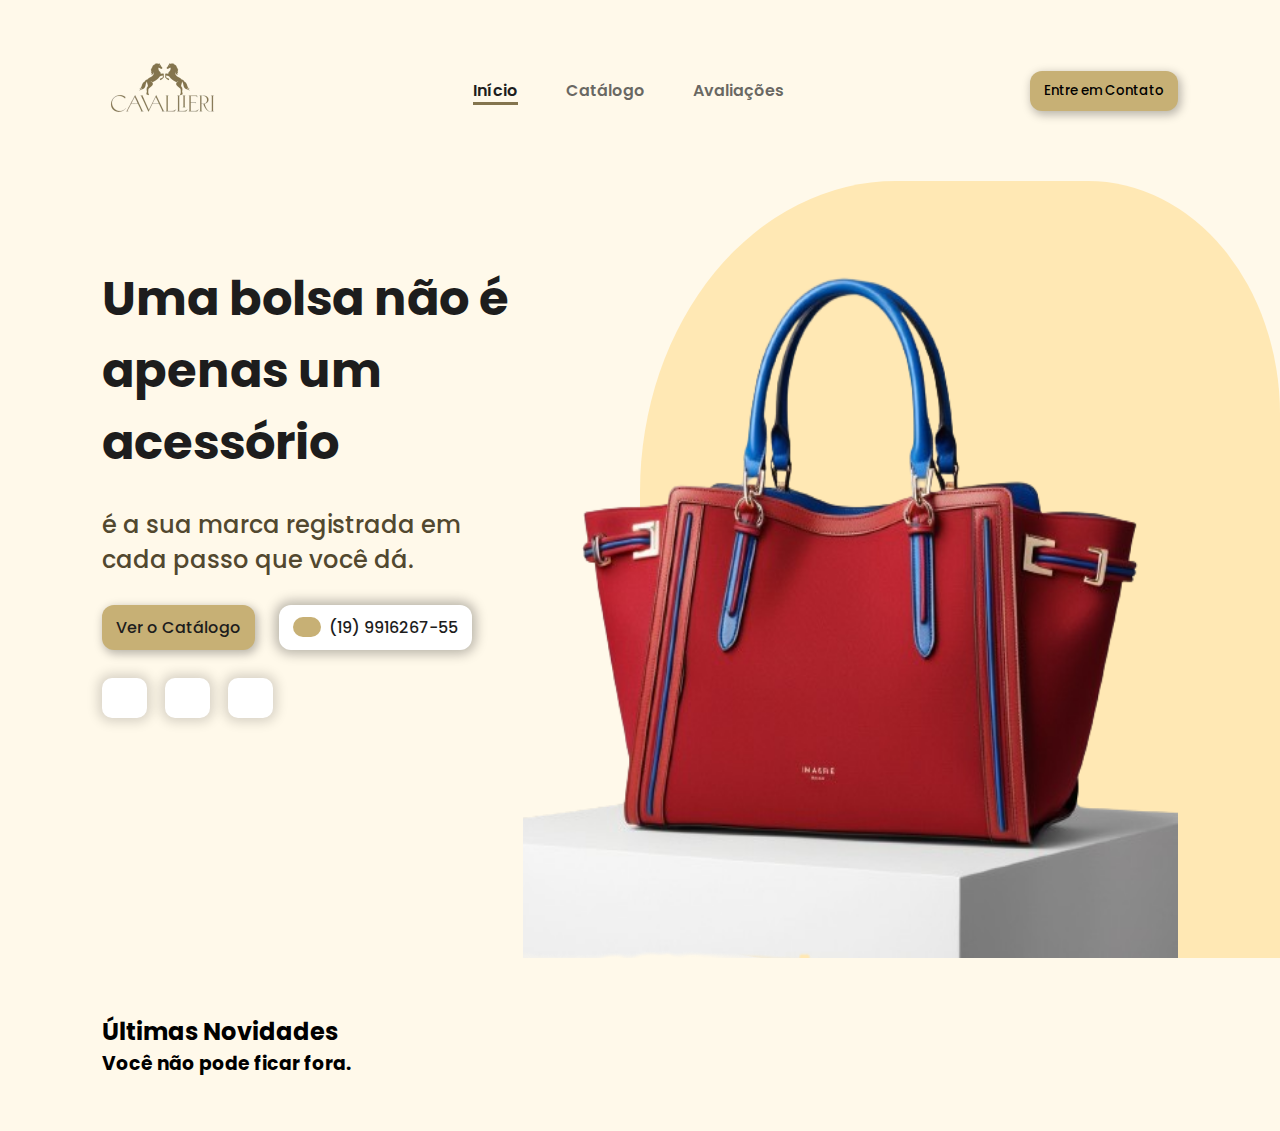
==== index.html @ 02e2479e "pag" ====
<!DOCTYPE html>
<html lang="pt-br">

<head>
    <meta charset="UTF-8">
    <meta name="viewport" content="width=device-width, initial-scale=1.0">
    <title>landing page</title>
    <link rel="stylesheet" href="https://cdnjs.cloudflare.com/ajax/libs/font-awesome/6.6.0/css/all.min.css"
        integrity="sha512-Kc323vGBEqzTmouAECnVceyQqyqdsSiqLQISBL29aUW4U/M7pSPA/gEUZQqv1cwx4OnYxTxve5UMg5GT6L4JJg=="
        crossorigin="anonymous" referrerpolicy="no-referrer" />
    <link rel="stylesheet" href="style/style.css">

    <script src="https://cdnjs.cloudflare.com/ajax/libs/jquery/3.7.1/jquery.min.js"
        integrity="sha512-v2CJ7UaYy4JwqLDIrZUI/4hqeoQieOmAZNXBeQyjo21dadnwR+8ZaIJVT8EE2iyI61OV8e6M8PP2/4hpQINQ/g=="
        crossorigin="anonymous" referrerpolicy="no-referrer"></script>
</head>

<body>
    <header>
        <nav id="navbar">
            <img src="assets/Design_sem_nome__2_-removebg-preview.png" alt="" id="nav_logo">
            <ul id="nav_list">
                <li class="nav_item active">
                    <a href="#home">Início</a>
                </li>
                <li class="nav_item">
                    <a href="#menu">Catálogo</a>
                </li>
                <li class="nav_item">
                    <a href="#testimonials">Avaliações</a>
                </li>
            </ul>
            <button class="btn-default" id="contato">
                Entre em Contato
            </button>
            <button id="mobile_btn">
                <i class="fa-solid fa-bars"></i>
            </button>
        </nav>
        <div id="mobile_menu">
            <ul id="mobile_nav_list">
                <li class="nav_item">
                    <a href="#home">Início</a>
                </li>
                <li class="nav_item">
                    <a href="#menu">Catálogo</a>
                </li>
                <li class="nav_item">
                    <a href="#testimonials">Avaliações</a>
                </li>
            </ul>
            <button class="btn-default">
                Entre em Contato
        </div>
    </header>

    <main id="content">
        <section id="home">
            <div class="shape"></div>
            <div id="cta">
                <h1 class="title">
                    Uma bolsa não é apenas um acessório
                </h1>
                <span> é a sua marca registrada em cada passo que você dá.</span>

                <div id="cta_buttons">
                    <a href="#" class="btn-default">Ver o Catálogo</a>
                    <a href="tel:+9916267-55" id="phone_button">
                        <button class="btn-default">
                            <i class="fa-solid fa-phone"></i>
                        </button>
                        (19) 9916267-55
                    </a>
                </div>

                <div class="social-midia-buttons">
                    <a href="#" id="whats">
                        <i class="fa-brands fa-whatsapp"></i>
                    </a>
                    <a href="#" id="insta">
                        <i class="fa-brands fa-instagram"></i>
                    </a>
                    <a href="#" id="face">
                        <i class="fa-brands fa-facebook"></i>
                    </a>
                </div>
            </div>

            <div id="banner">
                <img src="assets/Leonardo_Phoenix_Imagine_uma_bolsa_de_luxo_com_um_design_moder_3-removebg-preview.png" alt="">
            </div>

        </section>
        <section id="menu">
            <h2 class="section-title">Últimas Novidades</h2>
            <h3 class="section-subtitle">Você não pode ficar fora.</h3>

            <div id="dishes">
                <div class="dish">
                    <div class="dish-heart">
                        <i class="fa-solid fa-heart"></i>
                    </div>

                    <img src="" alt="">
                </div>
            </div>
        </section>
    </main>

    <script src="javascript/script.js"></script>
</body>

</html>
---- style/style.css ----
@charset "UTF-8";

@import url('https://fonts.googleapis.com/css2?family=Poppins:ital,wght@0,100;0,200;0,300;0,400;0,500;0,600;0,700;0,800;0,900;1,100;1,200;1,300;1,400;1,500;1,600;1,700;1,800;1,900&display=swap');

* {
    margin: 0;
    padding: 0;
    border: none;
    font-family: "Poppins";
    box-sizing: border-box;
}

body {
    background-color: #fff9ea;
}

header {
    width: 100%;
    padding: 28px 8%;
}

section {
    padding: 28px 8%;
}

#navbar {
    display: flex;
    width: 100%;
    align-items: center;
    justify-content: space-between;
}

#nav_logo {
    width: 125px;
    height: 125px;
}

#nav_list {
    display: flex;
    list-style: none;
    gap: 48px;
}

.nav_item a {
    text-decoration: none;
    color: #1d1d1dad;
    font-weight: 600;
}

.nav_item.active a {
    color: #1d1d1d;
    border-bottom: 3px solid #84754E;
}

.btn-default {
    border: none;
    display: flex;
    align-items: center;
    justify-content: center;
    background-color: #c7b075;
    border-radius: 12px;
    padding: 10px 14px;
    font-weight: 500;
    box-shadow: 2px 3px 10px 1px rgba(0, 0, 0, 0.274);
    cursor: pointer;
    transition: background-color .4s ease;
}

.btn-default:hover {
    background-color: #84754E;
    color: white;
}

#mobile_menu,
#mobile_btn {
    display: none;
}

@media (max-width: 1170px) {
    #mobile_btn {
        display: block;
        border: none;
        background-color: transparent;
        font-size: 1.5rem;
    }

    #nav_list,
    #contato{
        display: none;
        cursor: pointer;
    }

    #mobile_menu.active {
        display: flex;
        flex-direction: column;
        align-items: center;
    }

    #mobile_nav_list {
        display: flex;
        flex-direction: column;
        gap: 12px;
        margin: 12px 0px;
    }

    #mobile_nav_list .nav_item {
        list-style: none;
        text-align: center;
    }
}

#home {
    display: flex;
    min-height: calc(100vh - 95px);
    position: relative;
}

#cta {
    width: 45%;
    display: flex;
    flex-direction: column;
    gap: 28px;
    margin-top: 5%;
}

#cta .title {
    font-size: 3rem;
    color: #1d1d1d;
}

span {
    color: #52482f;
    font-weight: 500;
    font-size: 1.5em;
}

#cta_buttons {
    display: flex;
    gap: 24px;
}

#cta_buttons .btn-default:hover {
    background-color: #84754E;
    color: white;
}

#cta_buttons a {
    text-decoration: none;
    color: #1d1d1d;
}

#phone_button {
    display: flex;
    gap: 8px;
    align-items: center;
    background-color: #fff;
    padding: 8px 14px;
    font-weight: 500;
    box-shadow: 0px 0px 12px 4px rgba(0, 0, 0, 0.274);
    border-radius: 12px;
}

#phone_button button {
    box-shadow: none;
}

.social-midia-buttons {
    display: flex;
    gap: 18px;
}

.social-midia-buttons a {
    display: flex;
    align-items: center;
    justify-content: center;
    width: 45px;
    height: 40px;
    background-color: #fff;
    text-decoration: none;
    font-size: 1.25rem;
    border-radius: 10px;
    color: #1d1d1d;
    box-shadow: 0px 0px 12px 4px rgba(0, 0, 0, 0.158);
    transition: box-shadow .3s ease;
}

#whats:hover {
    box-shadow: 0px 0px 12px 8px rgba(0, 255, 42, 0.158);
}

#insta:hover {
    box-shadow: 0px 0px 12px 8px rgba(247, 0, 255, 0.158);
}

#face:hover {
    box-shadow: 0px 0px 12px 8px rgba(25, 0, 255, .158);
}

#banner {
    display: flex;
    align-items: start;
    justify-content: end;
    width: 70%;
}

#banner img {
    max-width: 100%;
    height: 100%;
    z-index: 2;
}

.shape {
    background-color: #ffe8b4;
    width: 50%;
    height: calc(100% - 28px);
    position: absolute;
    border-radius: 40% 30% 0% 20%;
    top: 0;
    right: 0;
    z-index: -1;
}

@media (max-width: 1170px) {
    #home {
        min-height: 100%;
        padding-top: 0;
    }
    #banner,
    #banner img,
    #home .shape {
        display: none;
    }

    #cta {
        width: 100%;
        align-items: center;
        text-align: center;
    }
}
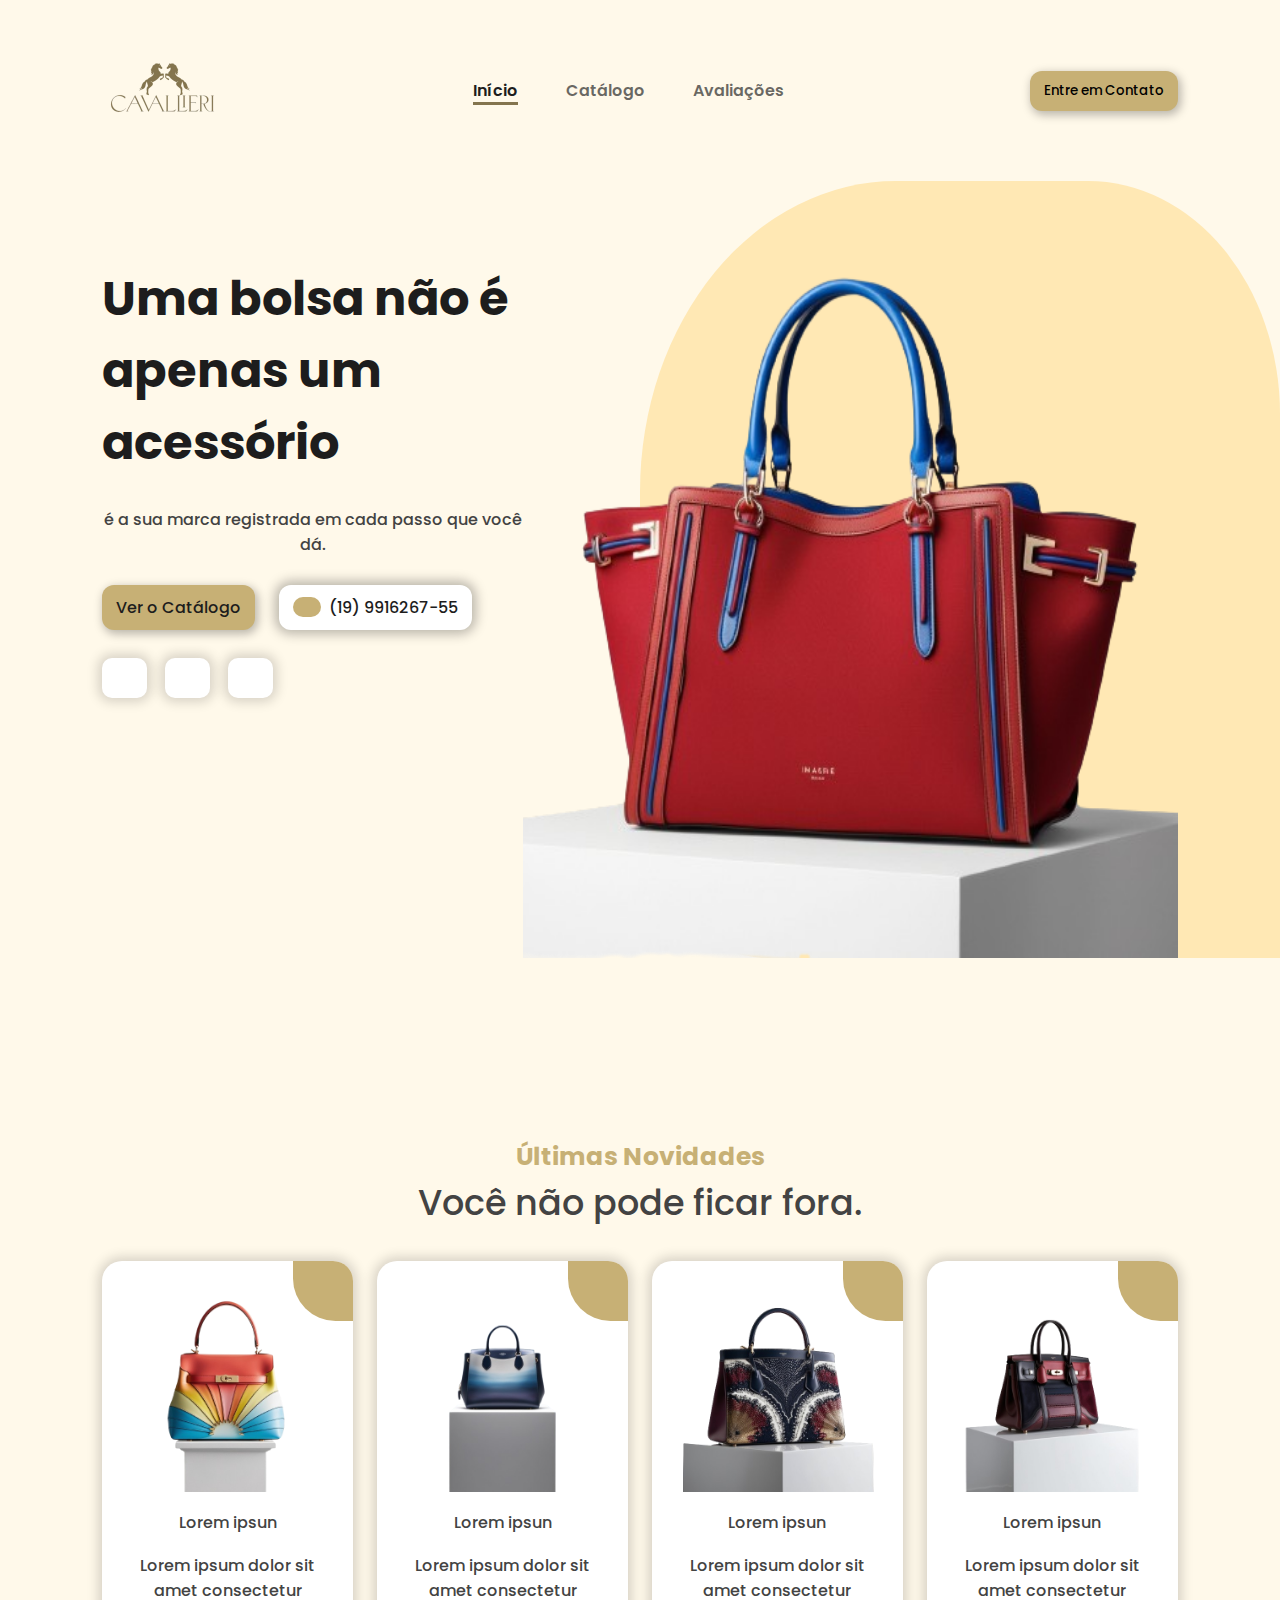
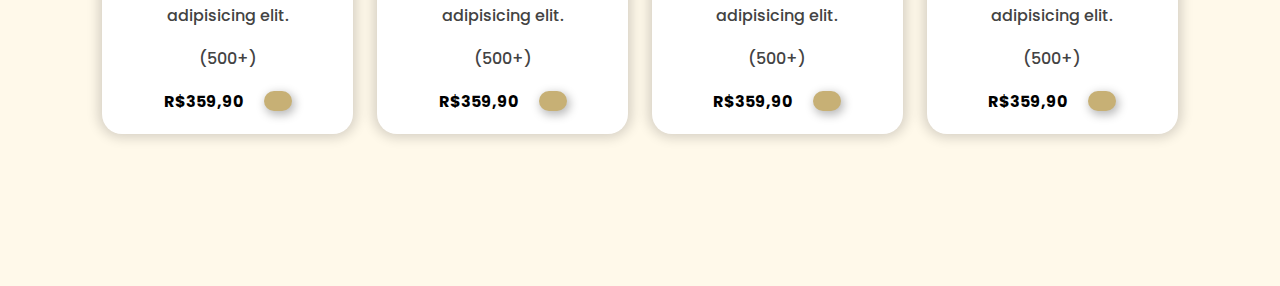
==== commit 27776c54: "pag" ====
--- a/index.html
+++ b/index.html
@@ -87,7 +87,8 @@
             </div>
 
             <div id="banner">
-                <img src="assets/Leonardo_Phoenix_Imagine_uma_bolsa_de_luxo_com_um_design_moder_3-removebg-preview.png" alt="">
+                <img src="assets/Leonardo_Phoenix_Imagine_uma_bolsa_de_luxo_com_um_design_moder_3-removebg-preview.png"
+                    alt="">
             </div>
 
         </section>
@@ -101,7 +102,108 @@
                         <i class="fa-solid fa-heart"></i>
                     </div>
 
-                    <img src="" alt="">
+                    <img src="assets/bolsa 2.png" alt="" class="dish-image">
+
+                    <h3 class="dish-title">Lorem ipsun</h3>
+
+                    <span class="dish-description">Lorem ipsum dolor sit amet consectetur adipisicing elit.</span>
+
+                    <div class="dish-rate">
+                        <i class="fa-solid fa-star"></i>
+                        <i class="fa-solid fa-star"></i>
+                        <i class="fa-solid fa-star"></i>
+                        <i class="fa-solid fa-star"></i>
+                        <i class="fa-solid fa-star"></i>
+                        <span>(500+)</span>
+                    </div>
+
+                    <div class="dish-price">
+                        <h4>R$359,90</h4>
+                        <button class="btn-default">
+                            <i class="fa-solid fa-basket-shopping"></i>
+                        </button>
+                    </div>
+                </div>
+                <div class="dish">
+                    <div class="dish-heart">
+                        <i class="fa-solid fa-heart"></i>
+                    </div>
+
+                    <img src="assets/bolsa 1.png" alt="" class="dish-image">
+
+                    <h3 class="dish-title">Lorem ipsun</h3>
+
+                    <span class="dish-description">Lorem ipsum dolor sit amet consectetur adipisicing elit.</span>
+
+                    <div class="dish-rate">
+                        <i class="fa-solid fa-star"></i>
+                        <i class="fa-solid fa-star"></i>
+                        <i class="fa-solid fa-star"></i>
+                        <i class="fa-solid fa-star"></i>
+                        <i class="fa-solid fa-star"></i>
+                        <span>(500+)</span>
+                    </div>
+
+                    <div class="dish-price">
+                        <h4>R$359,90</h4>
+                        <button class="btn-default">
+                            <i class="fa-solid fa-basket-shopping"></i>
+                        </button>
+                    </div>
+                </div>
+                <div class="dish">
+                    <div class="dish-heart">
+                        <i class="fa-solid fa-heart"></i>
+                    </div>
+
+                    <img src="assets/bolsa 3.png" alt="" class="dish-image">
+
+                    <h3 class="dish-title">Lorem ipsun</h3>
+
+                    <span class="dish-description">Lorem ipsum dolor sit amet consectetur adipisicing elit.</span>
+
+                    <div class="dish-rate">
+                        <i class="fa-solid fa-star"></i>
+                        <i class="fa-solid fa-star"></i>
+                        <i class="fa-solid fa-star"></i>
+                        <i class="fa-solid fa-star"></i>
+                        <i class="fa-solid fa-star"></i>
+                        <span>(500+)</span>
+                    </div>
+
+                    <div class="dish-price">
+                        <h4>R$359,90</h4>
+                        <button class="btn-default">
+                            <i class="fa-solid fa-basket-shopping"></i>
+                        </button>
+                    </div>
+                </div>
+                <div class="dish">
+                    <div class="dish-heart">
+                        <i class="fa-solid fa-heart"></i>
+                    </div>
+
+                    <img src="assets/bolsa 4.png" alt="" class="dish-image">
+
+                    <h3 class="dish-title">Lorem ipsun</h3>
+
+                    <span class="dish-description">Lorem ipsum dolor sit amet consectetur adipisicing elit.</span>
+
+                    <div class="dish-rate">
+                        <i class="fa-solid fa-star"></i>
+                        <i class="fa-solid fa-star"></i>
+                        <i class="fa-solid fa-star"></i>
+                        <i class="fa-solid fa-star"></i>
+                        <i class="fa-solid fa-star"></i>
+                        <span>(500+)</span>
+                    </div>
+
+                    <div class="dish-price">
+                        <h4>R$359,90</h4>
+                        <button class="btn-default">
+                            <i class="fa-solid fa-basket-shopping"></i>
+                        </button>
+                    </div>
                 </div>
             </div>
         </section>
--- a/style/style.css
+++ b/style/style.css
@@ -17,6 +17,11 @@
 header {
     width: 100%;
     padding: 28px 8%;
+    position: sticky;
+    top: 0;
+    background-color: #fff9ea;
+    z-index: 3;
+    
 }
 
 section {
@@ -237,3 +242,103 @@
         text-align: center;
     }
 }
+
+#menu {
+    display: flex;
+    flex-direction: column;
+    align-items: center;
+    justify-content: center;
+    min-height: 100vh; 
+}
+
+.section-title {
+    color: #c7b075;
+    font-size: 1.563rem;
+}
+
+.section-subtitle {
+    font-size: 2.1875rem;
+}
+
+#dishes {
+    width: 100%;
+    display: flex;
+    justify-content: center;
+    gap: 24px;
+    margin-top: 32px;
+}
+
+.dish {
+    display: flex;
+    flex-direction: column;
+    align-items: center;
+    border-radius: 20px;
+    gap: 18px;
+    max-width: 25%;
+    padding: 20px;
+    background-color: #fff;
+    box-shadow: 0px 0px 12px 4px rgba(0, 0, 0, 0.158);
+    position: relative;
+    overflow: hidden;
+}
+
+.dish img {
+    width: 100%;
+}
+
+.dish-description, span, h3{
+    font-size: 1em;
+    color: #434343;
+    font-weight: 500;
+    text-align: center;
+}
+
+.dish-heart {
+    position: absolute;
+    background-color: #c7b075;
+    display: flex;
+    align-items: center;
+    justify-content: center;
+    font-size: 1.563rem;
+    color: #fff9ea;
+    width: 70px;
+    height: 70px;
+    right: -10px;
+    top: -10px;
+    border-radius: 0px 37.5px 0px 42.5px;
+    transition: background-color .4s ease;
+}
+.dish-heart:hover {
+    background-color: #e9a209;
+}
+
+.dish-rate i {
+    color: #e9a209;
+}
+
+.dish-price {
+    display: flex;
+    align-items: center;
+    gap: 20px;
+}
+
+@media (max-width: 1170px) {
+    #dishes {
+        flex-wrap: wrap;
+        justify-content: center;
+    }
+
+    .dish {
+        max-width: calc(50% - 12px);
+    }
+}
+
+@media (max-width: 600px) {
+    .dish {
+        max-width: calc(100% - 12px);
+    }
+
+    #menu .section-subtitle {
+        text-align: center;
+    }
+}
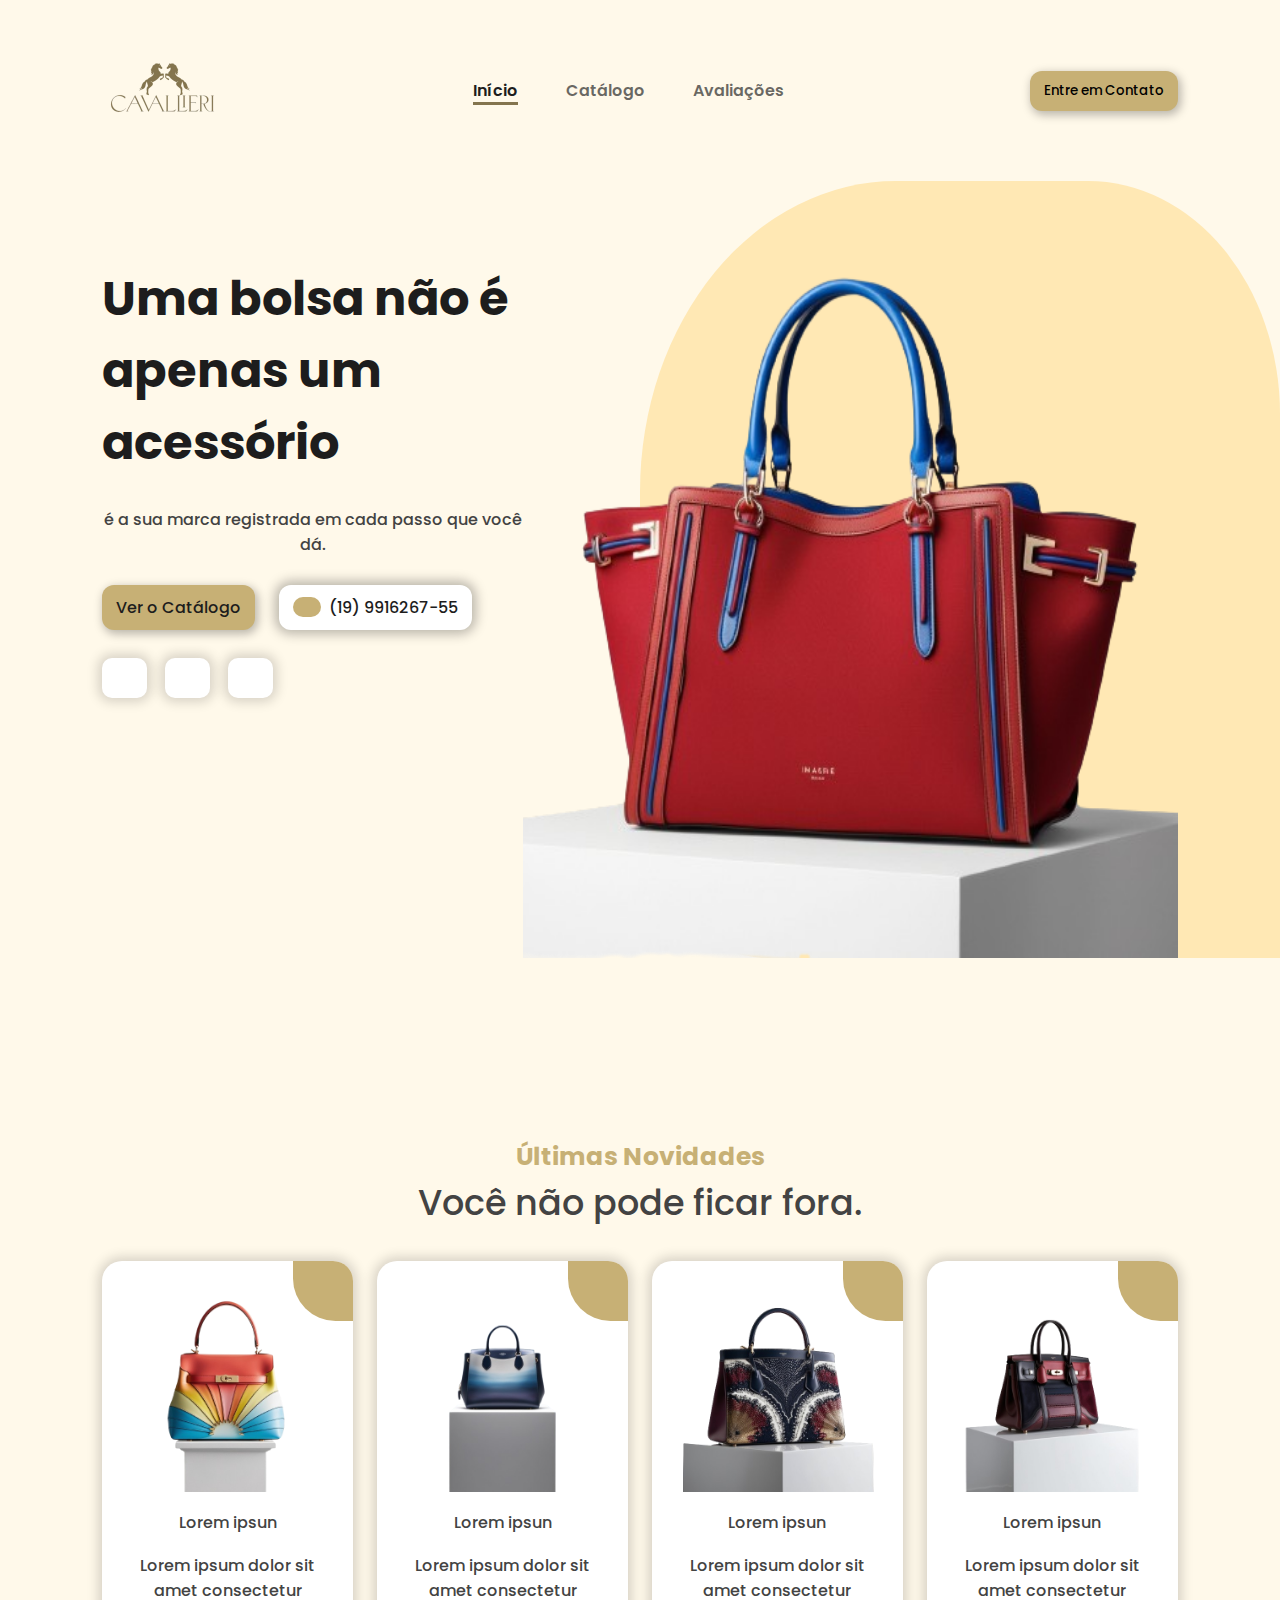
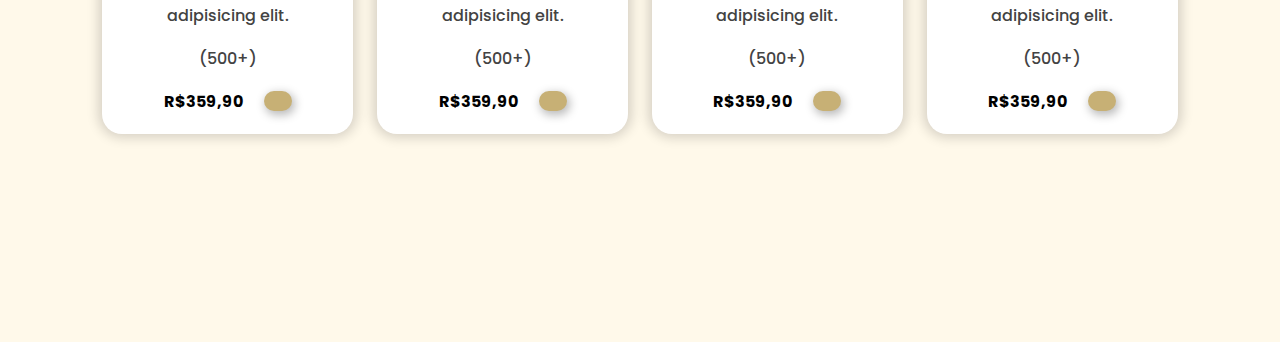
==== commit 93f72592: "pag" ====
--- a/index.html
+++ b/index.html
@@ -85,12 +85,10 @@
                     </a>
                 </div>
             </div>
-
             <div id="banner">
                 <img src="assets/Leonardo_Phoenix_Imagine_uma_bolsa_de_luxo_com_um_design_moder_3-removebg-preview.png"
                     alt="">
             </div>
-
         </section>
         <section id="menu">
             <h2 class="section-title">Últimas Novidades</h2>
@@ -207,6 +205,8 @@
                 </div>
             </div>
         </section>
+
+        <section id="testimonial"></section>
     </main>
 
     <script src="javascript/script.js"></script>
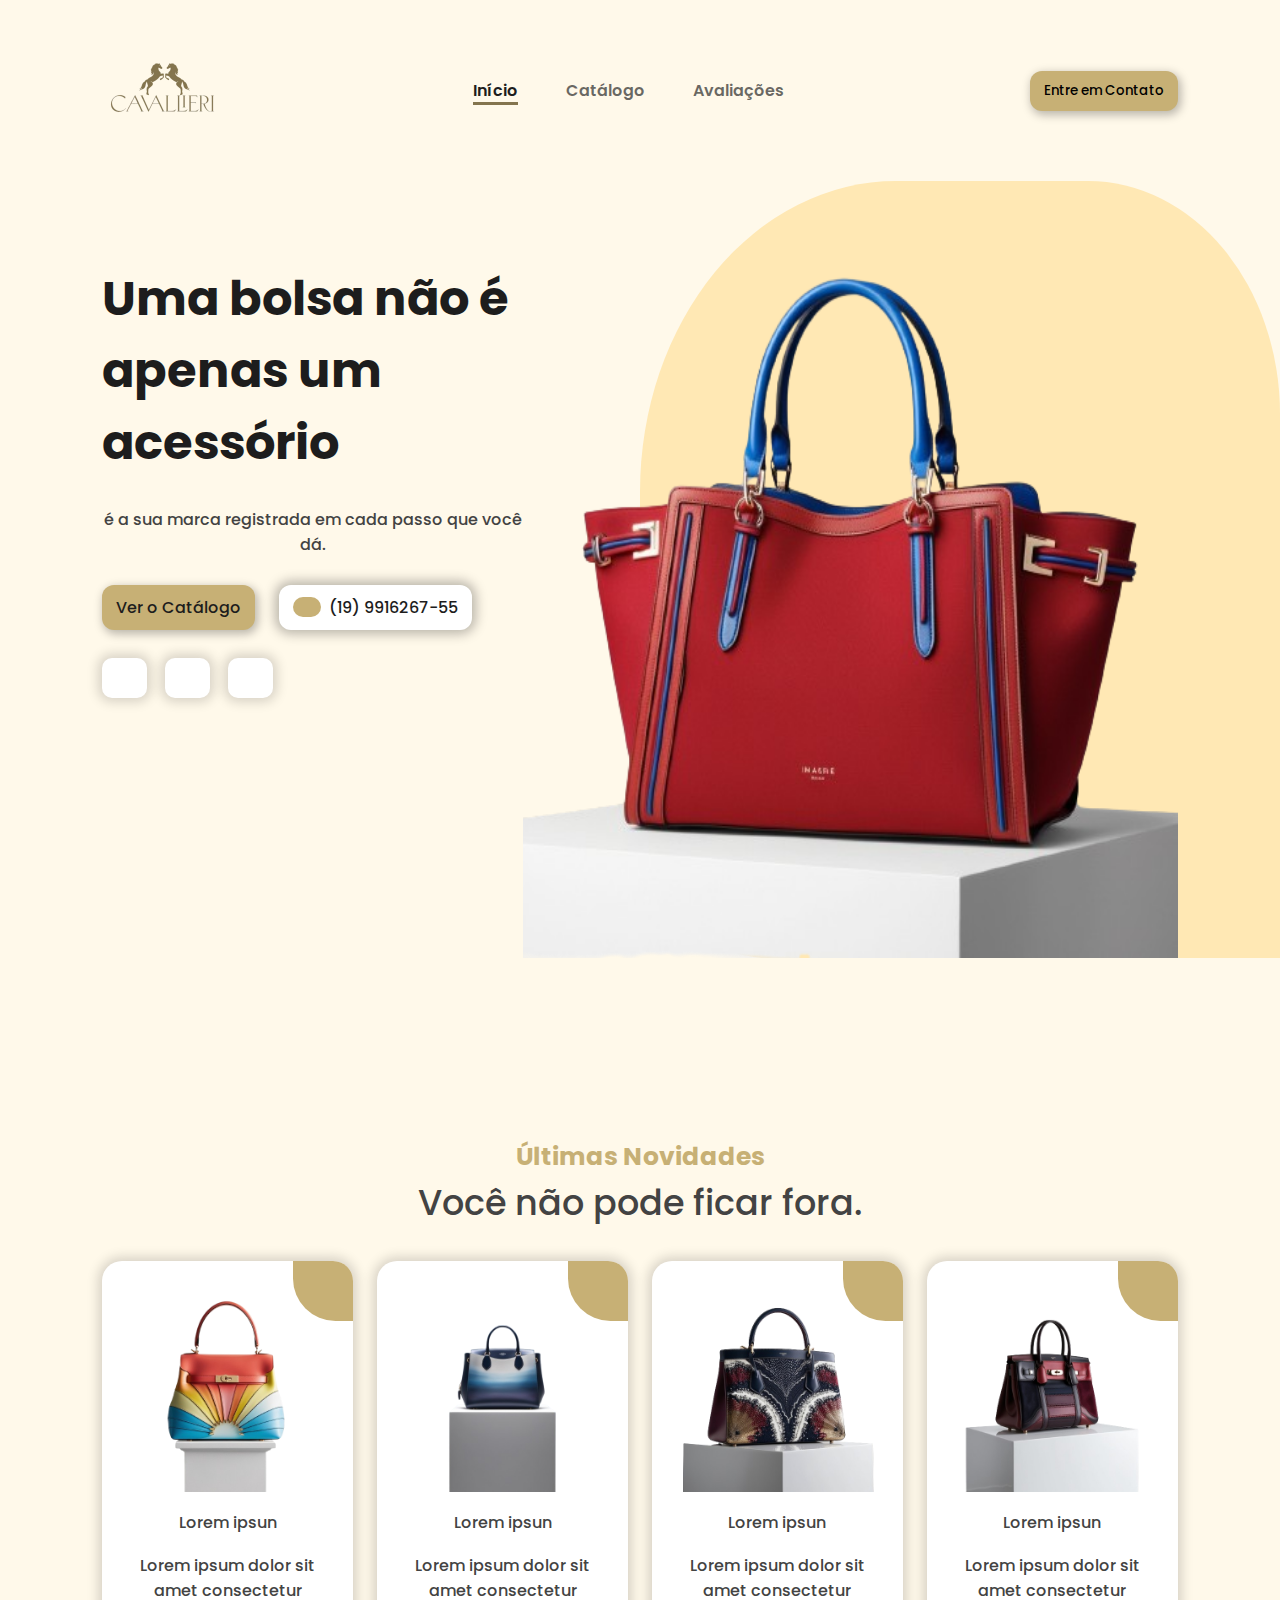
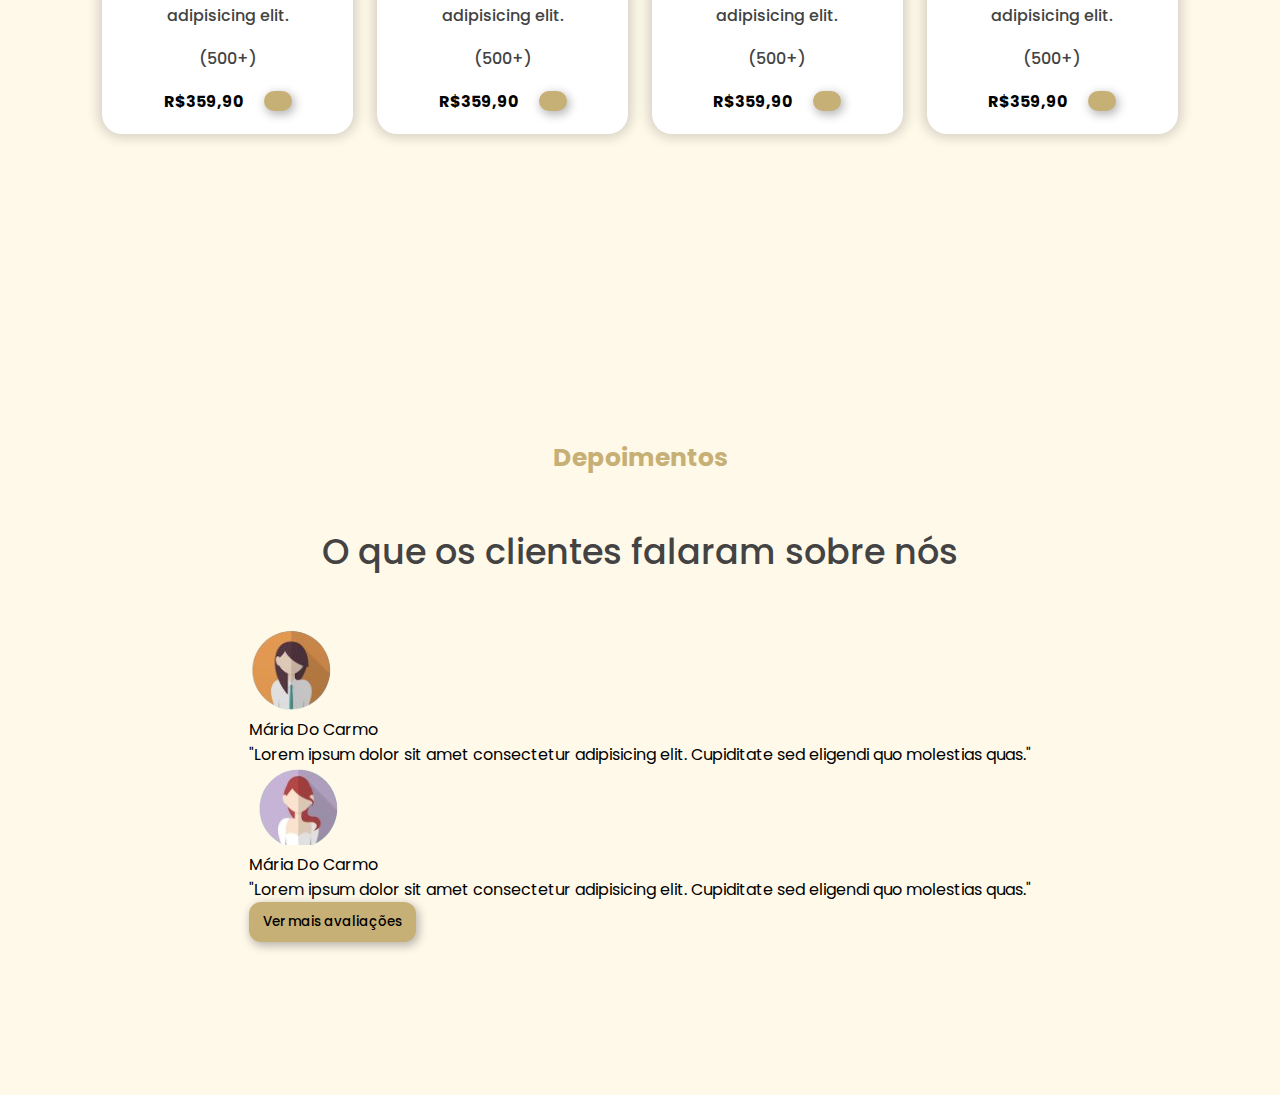
==== commit 612511f2: "pag" ====
--- a/index.html
+++ b/index.html
@@ -206,7 +206,59 @@
             </div>
         </section>
 
-        <section id="testimonial"></section>
+        <section id="testimonial">
+            <h2 class="section-title">
+                Depoimentos
+            </h2>
+            <h3 class="section-subtitle">
+                O que os clientes falaram sobre nós
+            </h3>
+
+            <div id="feedbacks">
+                <div class="feedback">
+                    <img src="assets/avatar_3-removebg-preview.png" class="feedback-avatar">
+
+                    <div class="feedback-content">
+                        <p>
+                            Mária Do Carmo
+                            <span>
+                                <i class="fa-solid fa-star"></i>
+                                <i class="fa-solid fa-star"></i>
+                                <i class="fa-solid fa-star"></i>
+                                <i class="fa-solid fa-star"></i>
+                                <i class="fa-solid fa-star"></i>
+                            </span>
+                        </p>
+                        <p>
+                           "Lorem ipsum dolor sit amet consectetur adipisicing elit. Cupiditate sed eligendi quo molestias quas."
+                        </p>
+                    </div>
+                </div>
+                <div class="feedback">
+                    <img src="assets/avatar_4-removebg-preview.png" class="feedback-avatar">
+
+                    <div class="feedback-content">
+                        <p>
+                            Mária Do Carmo
+                            <span>
+                                <i class="fa-solid fa-star"></i>
+                                <i class="fa-solid fa-star"></i>
+                                <i class="fa-solid fa-star"></i>
+                                <i class="fa-solid fa-star"></i>
+                                <i class="fa-solid fa-star"></i>
+                            </span>
+                        </p>
+                        <p>
+                           "Lorem ipsum dolor sit amet consectetur adipisicing elit. Cupiditate sed eligendi quo molestias quas."
+                        </p>
+                    </div>
+                </div>
+                
+                <button class="btn-default">
+                    Ver mais avaliações
+                </button>
+            </div>
+        </section>
     </main>
 
     <script src="javascript/script.js"></script>
--- a/style/style.css
+++ b/style/style.css
@@ -342,3 +342,15 @@
         text-align: center;
     }
 }
+
+#testimonial {
+    min-height: calc(100vh - 91px);
+    display: flex;
+    align-items: center;
+    justify-content: center;
+    gap: 48px;
+    flex-direction: column;
+    padding: 20px;
+}
+
+#testimonial
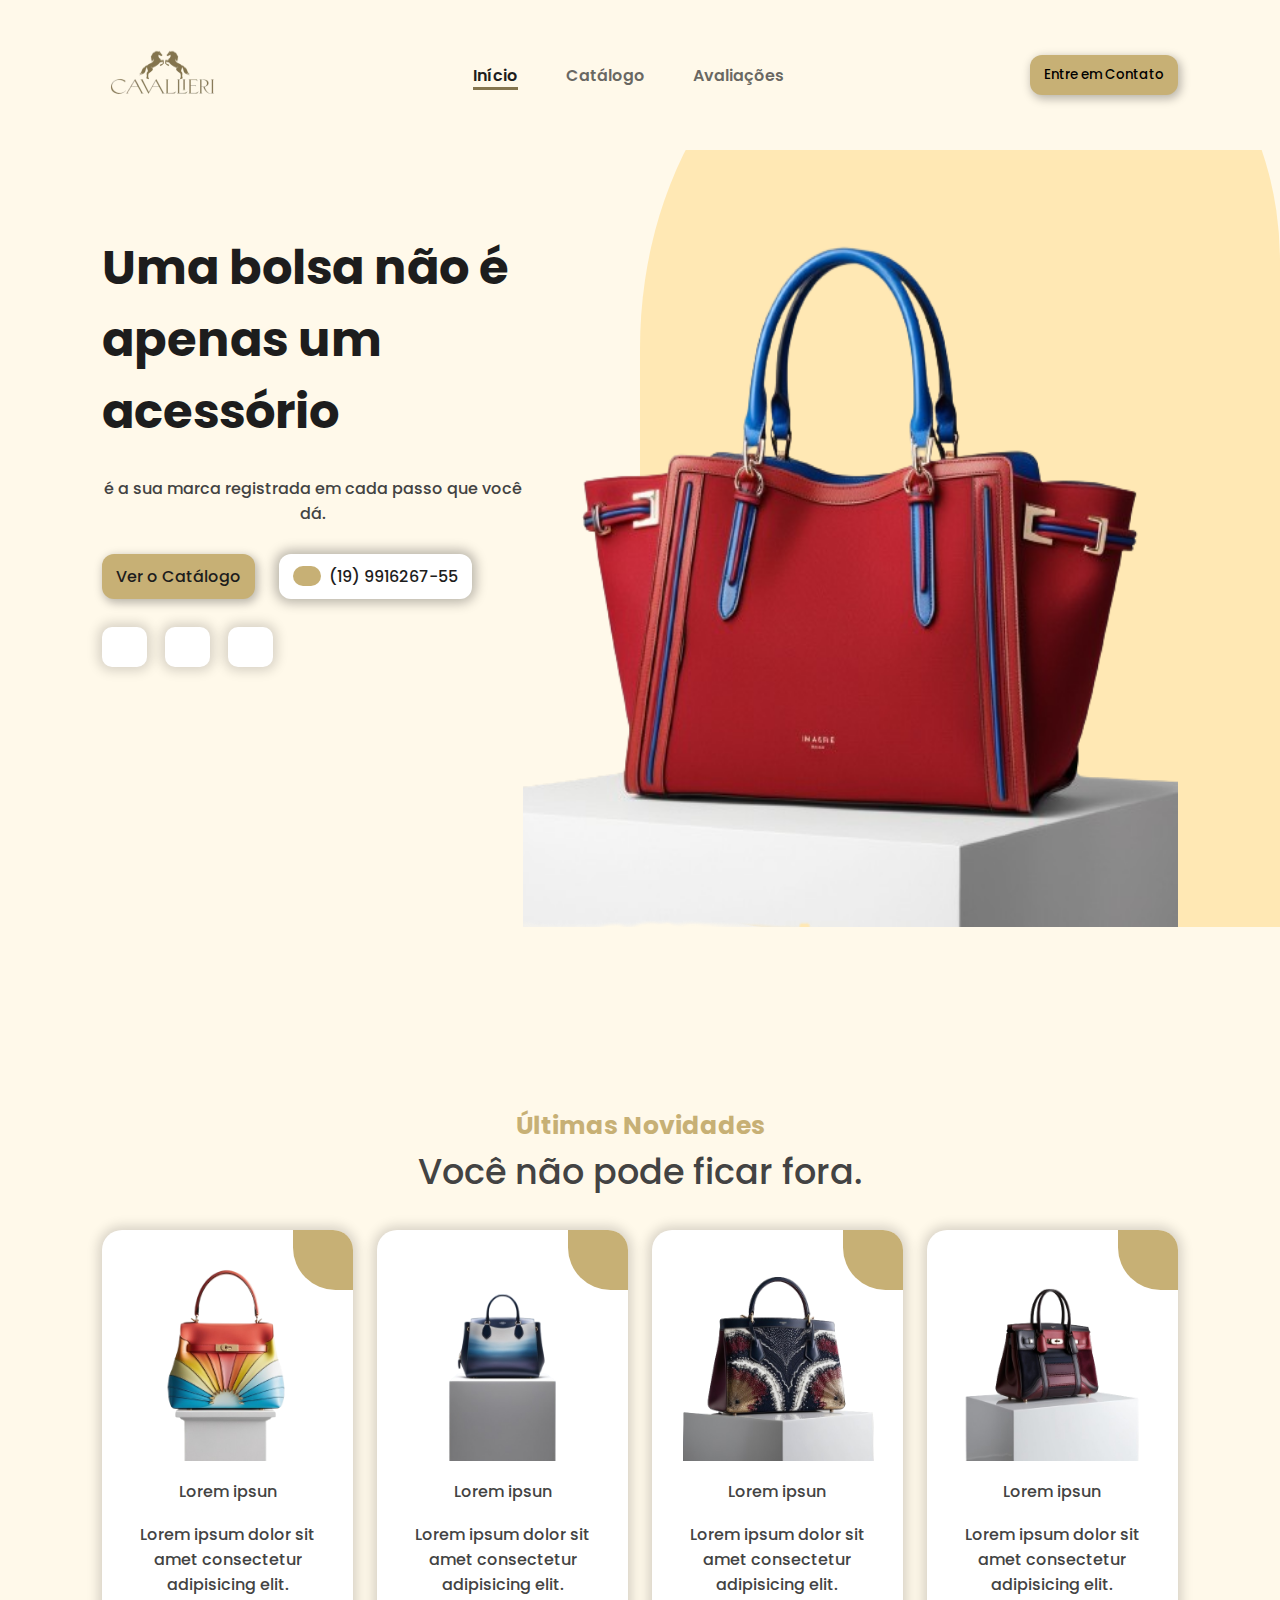
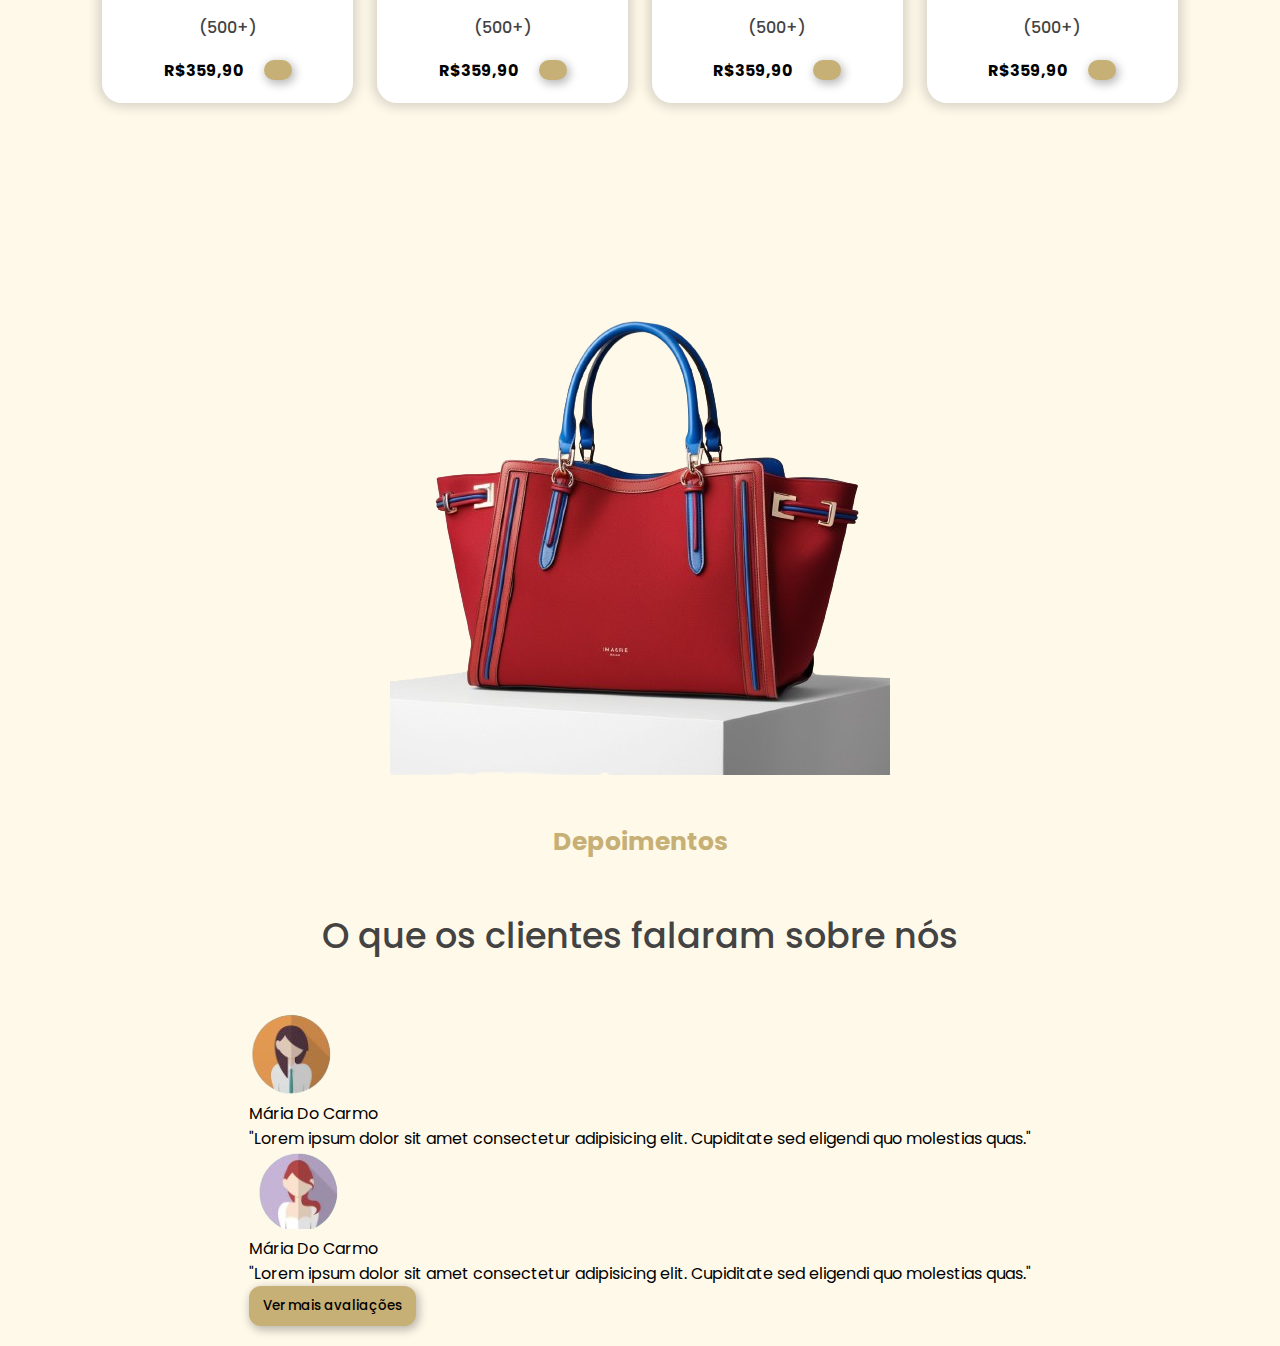
==== commit de06aa13: "pag" ====
--- a/index.html
+++ b/index.html
@@ -56,7 +56,7 @@
 
     <main id="content">
         <section id="home">
-            <div class="shape"></div>
+            <div class="shape" class="banner-bolsa"></div>
             <div id="cta">
                 <h1 class="title">
                     Uma bolsa não é apenas um acessório
@@ -207,6 +207,9 @@
         </section>
 
         <section id="testimonial">
+            <img src="assets/Leonardo_Phoenix_Imagine_uma_bolsa_de_luxo_com_um_design_moder_3-removebg-preview.png" alt="" class="banner-bolsa">
+            <div class="shape"></div>
+
             <h2 class="section-title">
                 Depoimentos
             </h2>
--- a/style/style.css
+++ b/style/style.css
@@ -16,7 +16,7 @@
 
 header {
     width: 100%;
-    padding: 28px 8%;
+    padding: 20px 8%;
     position: sticky;
     top: 0;
     background-color: #fff9ea;
@@ -37,7 +37,7 @@
 
 #nav_logo {
     width: 125px;
-    height: 125px;
+    height: 110px;
 }
 
 #nav_list {
@@ -82,6 +82,11 @@
 }
 
 @media (max-width: 1170px) {
+    #nav_logo {
+        width: 100px;
+        height: 100px;
+        padding: 0px;
+    }
     #mobile_btn {
         display: block;
         border: none;
@@ -352,5 +357,3 @@
     flex-direction: column;
     padding: 20px;
 }
-
-#testimonial
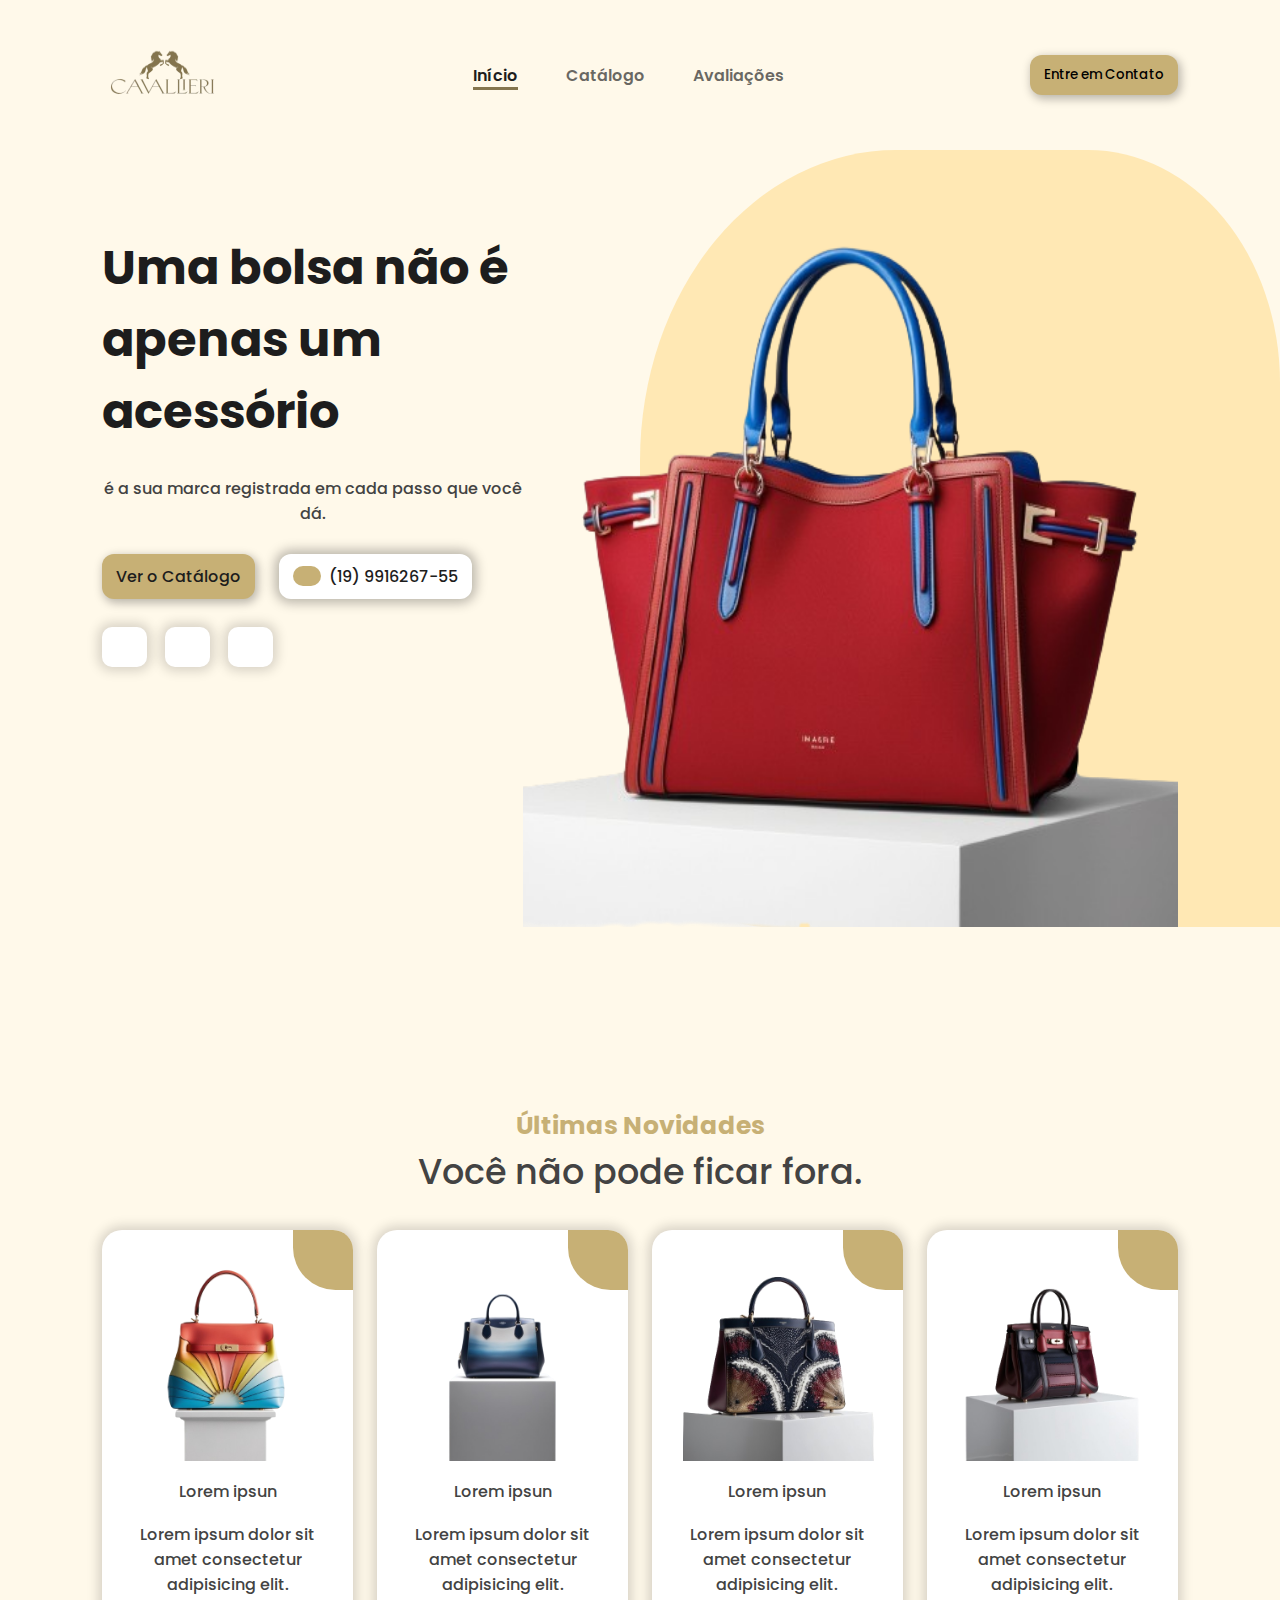
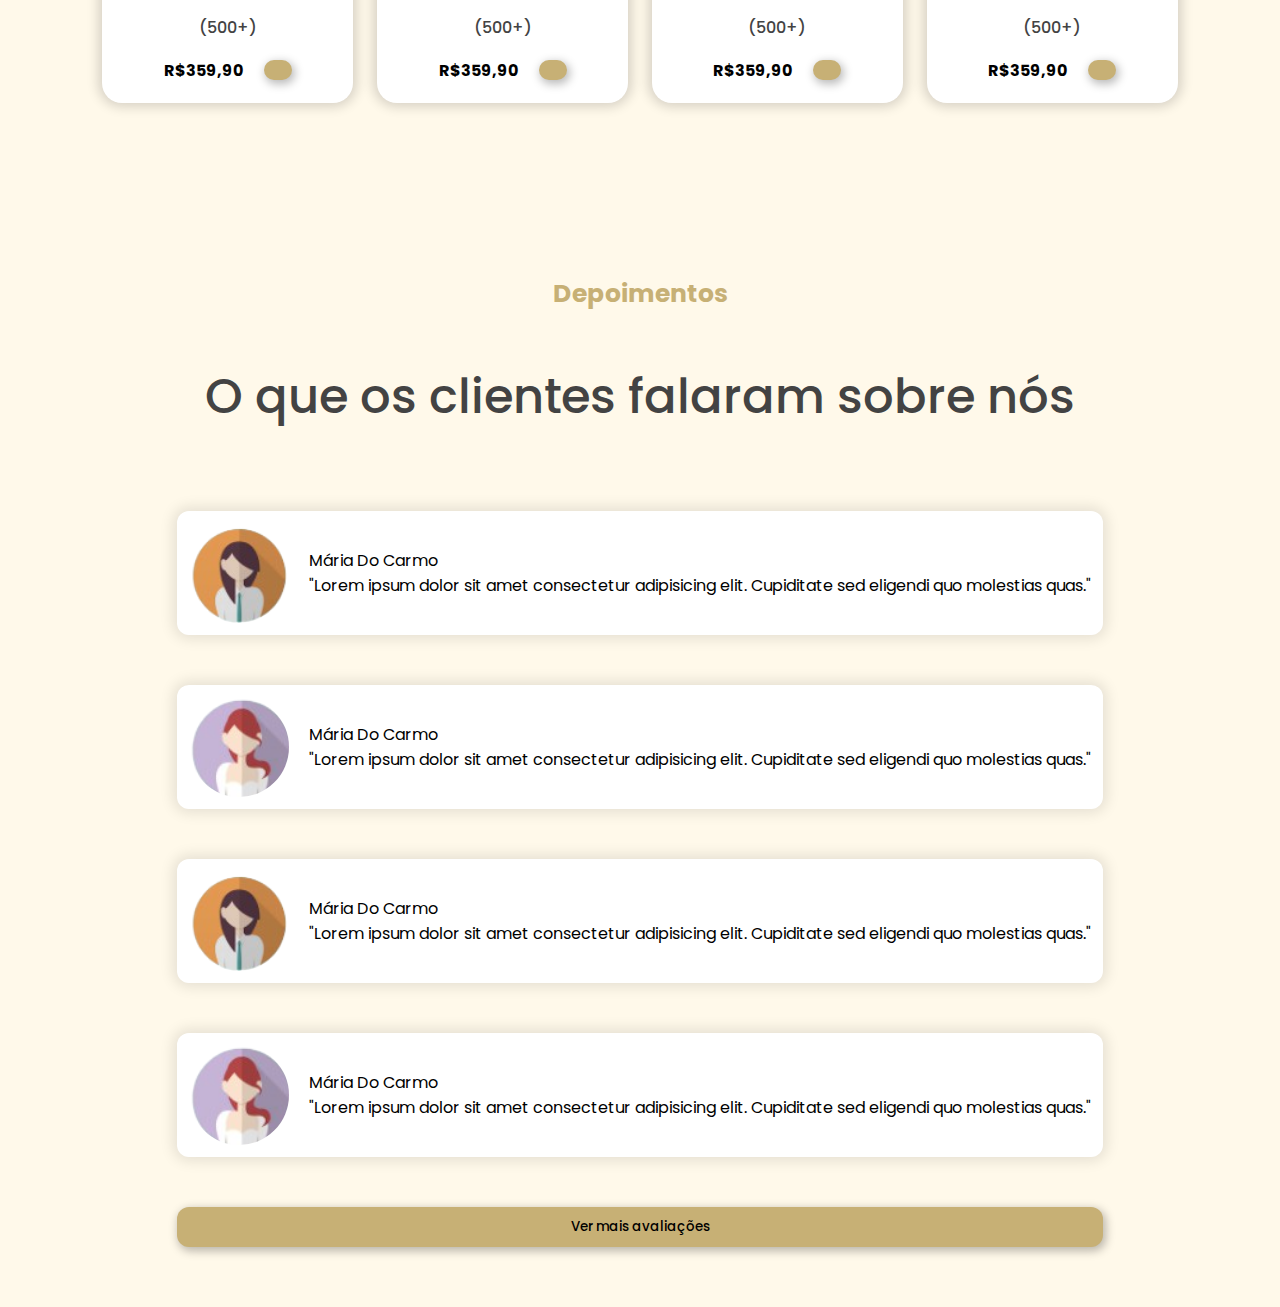
==== commit a988dfd7: "pag" ====
--- a/index.html
+++ b/index.html
@@ -27,7 +27,7 @@
                     <a href="#menu">Catálogo</a>
                 </li>
                 <li class="nav_item">
-                    <a href="#testimonials">Avaliações</a>
+                    <a href="#testimonial">Avaliações</a>
                 </li>
             </ul>
             <button class="btn-default" id="contato">
@@ -205,11 +205,7 @@
                 </div>
             </div>
         </section>
-
         <section id="testimonial">
-            <img src="assets/Leonardo_Phoenix_Imagine_uma_bolsa_de_luxo_com_um_design_moder_3-removebg-preview.png" alt="" class="banner-bolsa">
-            <div class="shape"></div>
-
             <h2 class="section-title">
                 Depoimentos
             </h2>
@@ -233,7 +229,8 @@
                             </span>
                         </p>
                         <p>
-                           "Lorem ipsum dolor sit amet consectetur adipisicing elit. Cupiditate sed eligendi quo molestias quas."
+                            "Lorem ipsum dolor sit amet consectetur adipisicing elit. Cupiditate sed eligendi quo
+                            molestias quas."
                         </p>
                     </div>
                 </div>
@@ -252,11 +249,52 @@
                             </span>
                         </p>
                         <p>
-                           "Lorem ipsum dolor sit amet consectetur adipisicing elit. Cupiditate sed eligendi quo molestias quas."
-                        </p>
-                    </div>
-                </div>
-                
+                            "Lorem ipsum dolor sit amet consectetur adipisicing elit. Cupiditate sed eligendi quo
+                            molestias quas."
+                        </p>
+                    </div>
+                </div>
+                <div class="feedback">
+                    <img src="assets/avatar_3-removebg-preview.png" class="feedback-avatar">
+
+                    <div class="feedback-content">
+                        <p>
+                            Mária Do Carmo
+                            <span>
+                                <i class="fa-solid fa-star"></i>
+                                <i class="fa-solid fa-star"></i>
+                                <i class="fa-solid fa-star"></i>
+                                <i class="fa-solid fa-star"></i>
+                                <i class="fa-solid fa-star"></i>
+                            </span>
+                        </p>
+                        <p>
+                            "Lorem ipsum dolor sit amet consectetur adipisicing elit. Cupiditate sed eligendi quo
+                            molestias quas."
+                        </p>
+                    </div>
+                </div>
+                <div class="feedback">
+                    <img src="assets/avatar_4-removebg-preview.png" class="feedback-avatar">
+
+                    <div class="feedback-content">
+                        <p>
+                            Mária Do Carmo
+                            <span>
+                                <i class="fa-solid fa-star"></i>
+                                <i class="fa-solid fa-star"></i>
+                                <i class="fa-solid fa-star"></i>
+                                <i class="fa-solid fa-star"></i>
+                                <i class="fa-solid fa-star"></i>
+                            </span>
+                        </p>
+                        <p>
+                            "Lorem ipsum dolor sit amet consectetur adipisicing elit. Cupiditate sed eligendi quo
+                            molestias quas."
+                        </p>
+                    </div>
+                </div>
+
                 <button class="btn-default">
                     Ver mais avaliações
                 </button>
--- a/style/style.css
+++ b/style/style.css
@@ -21,7 +21,7 @@
     top: 0;
     background-color: #fff9ea;
     z-index: 3;
-    
+
 }
 
 section {
@@ -87,6 +87,7 @@
         height: 100px;
         padding: 0px;
     }
+
     #mobile_btn {
         display: block;
         border: none;
@@ -95,7 +96,7 @@
     }
 
     #nav_list,
-    #contato{
+    #contato {
         display: none;
         cursor: pointer;
     }
@@ -235,6 +236,7 @@
         min-height: 100%;
         padding-top: 0;
     }
+
     #banner,
     #banner img,
     #home .shape {
@@ -253,7 +255,7 @@
     flex-direction: column;
     align-items: center;
     justify-content: center;
-    min-height: 100vh; 
+    min-height: 100vh;
 }
 
 .section-title {
@@ -291,7 +293,9 @@
     width: 100%;
 }
 
-.dish-description, span, h3{
+.dish-description,
+span,
+h3 {
     font-size: 1em;
     color: #434343;
     font-weight: 500;
@@ -313,6 +317,7 @@
     border-radius: 0px 37.5px 0px 42.5px;
     transition: background-color .4s ease;
 }
+
 .dish-heart:hover {
     background-color: #e9a209;
 }
@@ -357,3 +362,45 @@
     flex-direction: column;
     padding: 20px;
 }
+
+#testimonial .section-subtitle {
+    font-size: 3rem;
+}
+
+#testimonial_content {
+    width: 50%;
+}
+
+#feedbacks {
+    display: flex;
+    flex-direction: column;
+    gap: 50px;
+    margin-bottom: 40px;
+    margin-top: 30px;
+}
+
+.feedback {
+    display: flex;
+    align-items: center;
+    gap: 20px;
+    background-color: #FFF;
+    padding: 12px;
+    border-radius: 12px;
+    box-shadow: 0px 0px 14px 4px rgba(0, 0, 0, 0.103);
+}
+
+.feedback-avatar {
+    width: 100px;
+    height: 100px;
+    border-radius: 100%;
+    object-fit: cover;
+}
+
+.feedback-content p {
+    display: flex;
+    justify-content: space-between;
+}
+
+.feedback-content p span {
+    color: #e9a209;
+}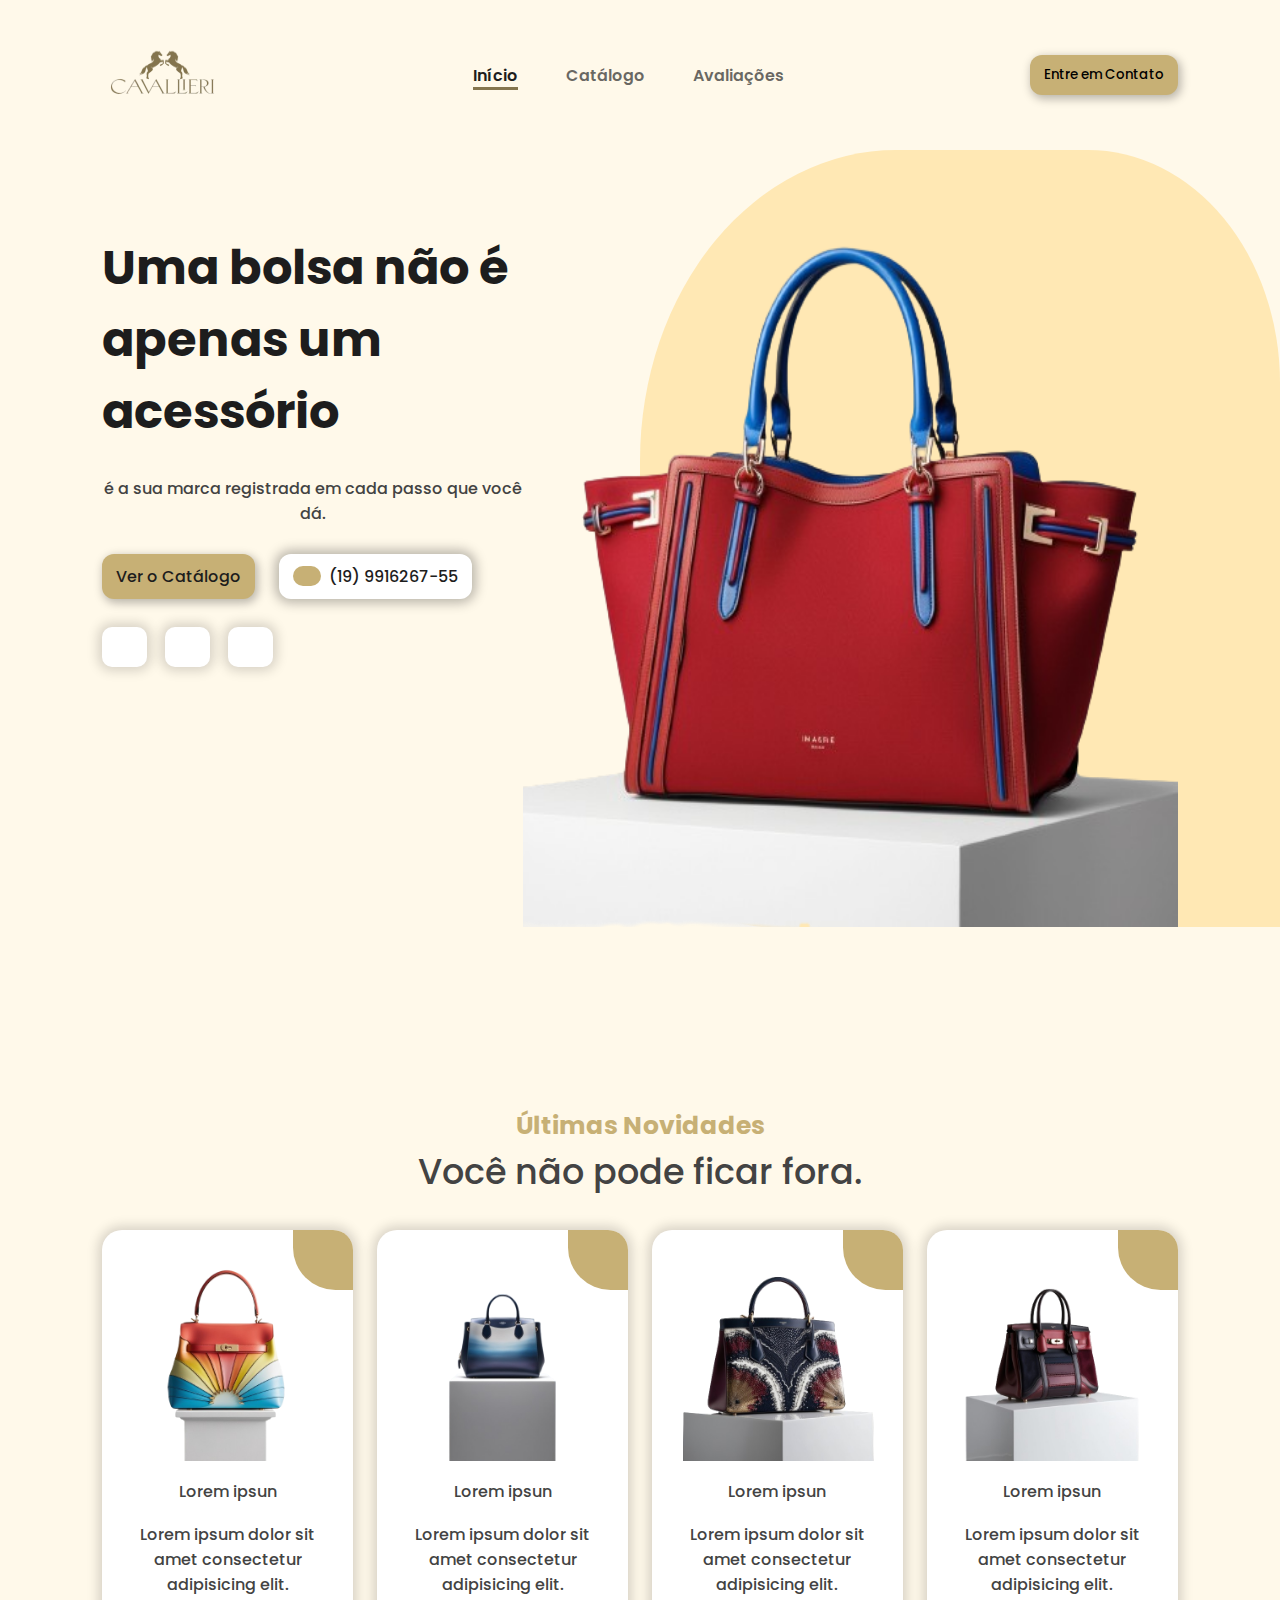
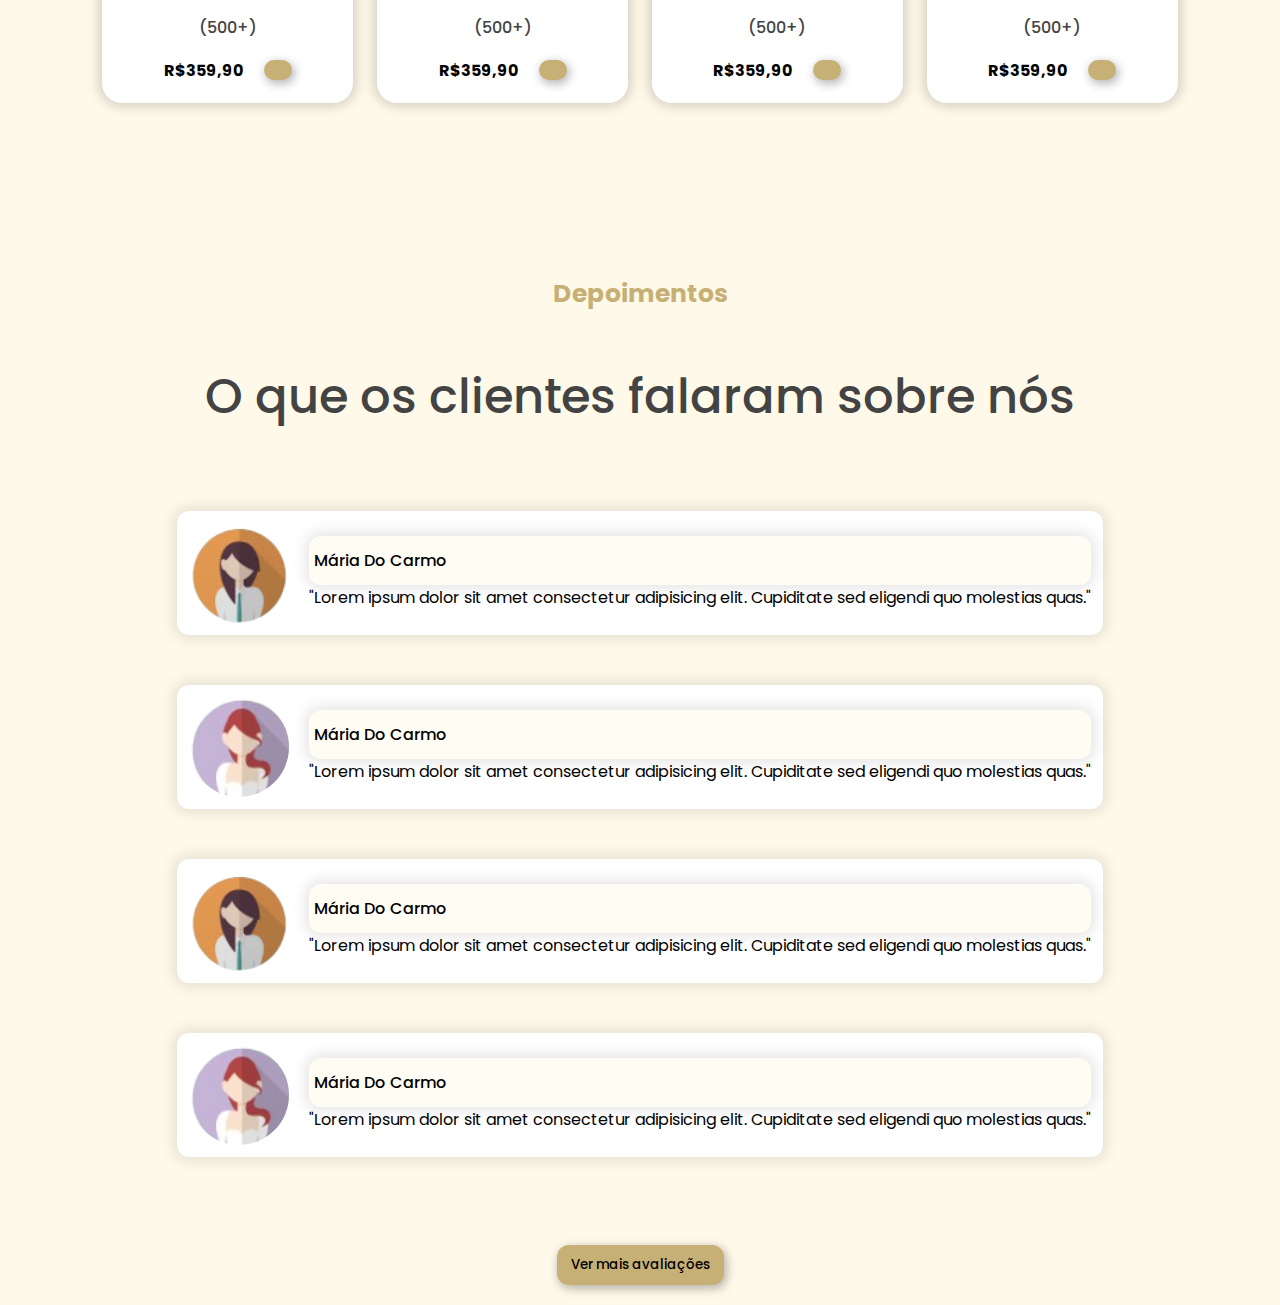
==== commit 30a99cca: "pag" ====
--- a/index.html
+++ b/index.html
@@ -218,7 +218,7 @@
                     <img src="assets/avatar_3-removebg-preview.png" class="feedback-avatar">
 
                     <div class="feedback-content">
-                        <p>
+                        <p class="feedback-title">
                             Mária Do Carmo
                             <span>
                                 <i class="fa-solid fa-star"></i>
@@ -238,7 +238,7 @@
                     <img src="assets/avatar_4-removebg-preview.png" class="feedback-avatar">
 
                     <div class="feedback-content">
-                        <p>
+                        <p class="feedback-title">
                             Mária Do Carmo
                             <span>
                                 <i class="fa-solid fa-star"></i>
@@ -258,7 +258,7 @@
                     <img src="assets/avatar_3-removebg-preview.png" class="feedback-avatar">
 
                     <div class="feedback-content">
-                        <p>
+                        <p class="feedback-title">
                             Mária Do Carmo
                             <span>
                                 <i class="fa-solid fa-star"></i>
@@ -278,7 +278,7 @@
                     <img src="assets/avatar_4-removebg-preview.png" class="feedback-avatar">
 
                     <div class="feedback-content">
-                        <p>
+                        <p class="feedback-title">
                             Mária Do Carmo
                             <span>
                                 <i class="fa-solid fa-star"></i>
@@ -294,11 +294,12 @@
                         </p>
                     </div>
                 </div>
-
-                <button class="btn-default">
-                    Ver mais avaliações
-                </button>
             </div>
+
+            <button class="btn-default feedback-btn">
+                Ver mais avaliações
+            </button>
+            
         </section>
     </main>
 
--- a/style/style.css
+++ b/style/style.css
@@ -403,4 +403,15 @@
 
 .feedback-content p span {
     color: #e9a209;
+}
+
+.feedback-title {
+    display: flex;
+    align-items: center;
+    gap: 20px;
+    background-color: #fffcf4;
+    padding: 12px 12px 12px 5px;
+    border-radius: 12px;
+    box-shadow: 0px 0px 14px 4px rgba(0, 0, 0, 0.103);
+    font-weight: 500;
 }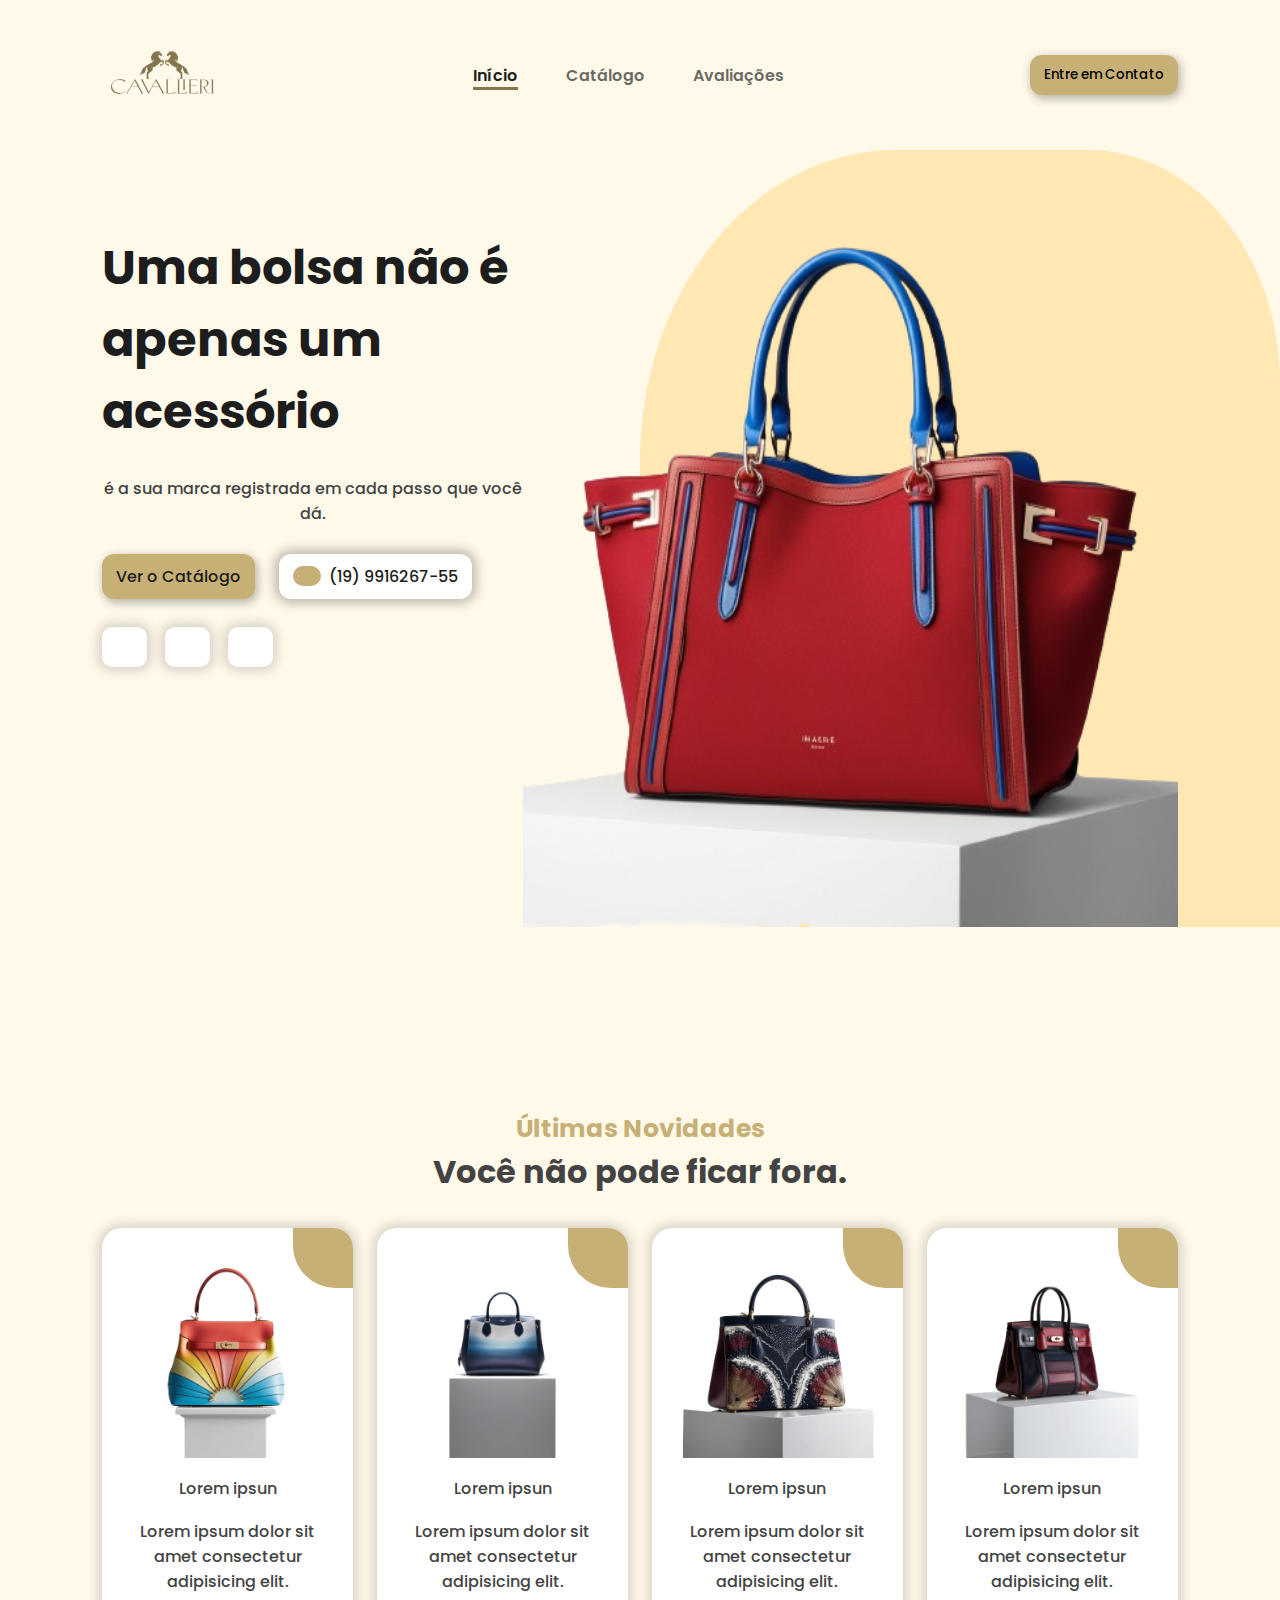
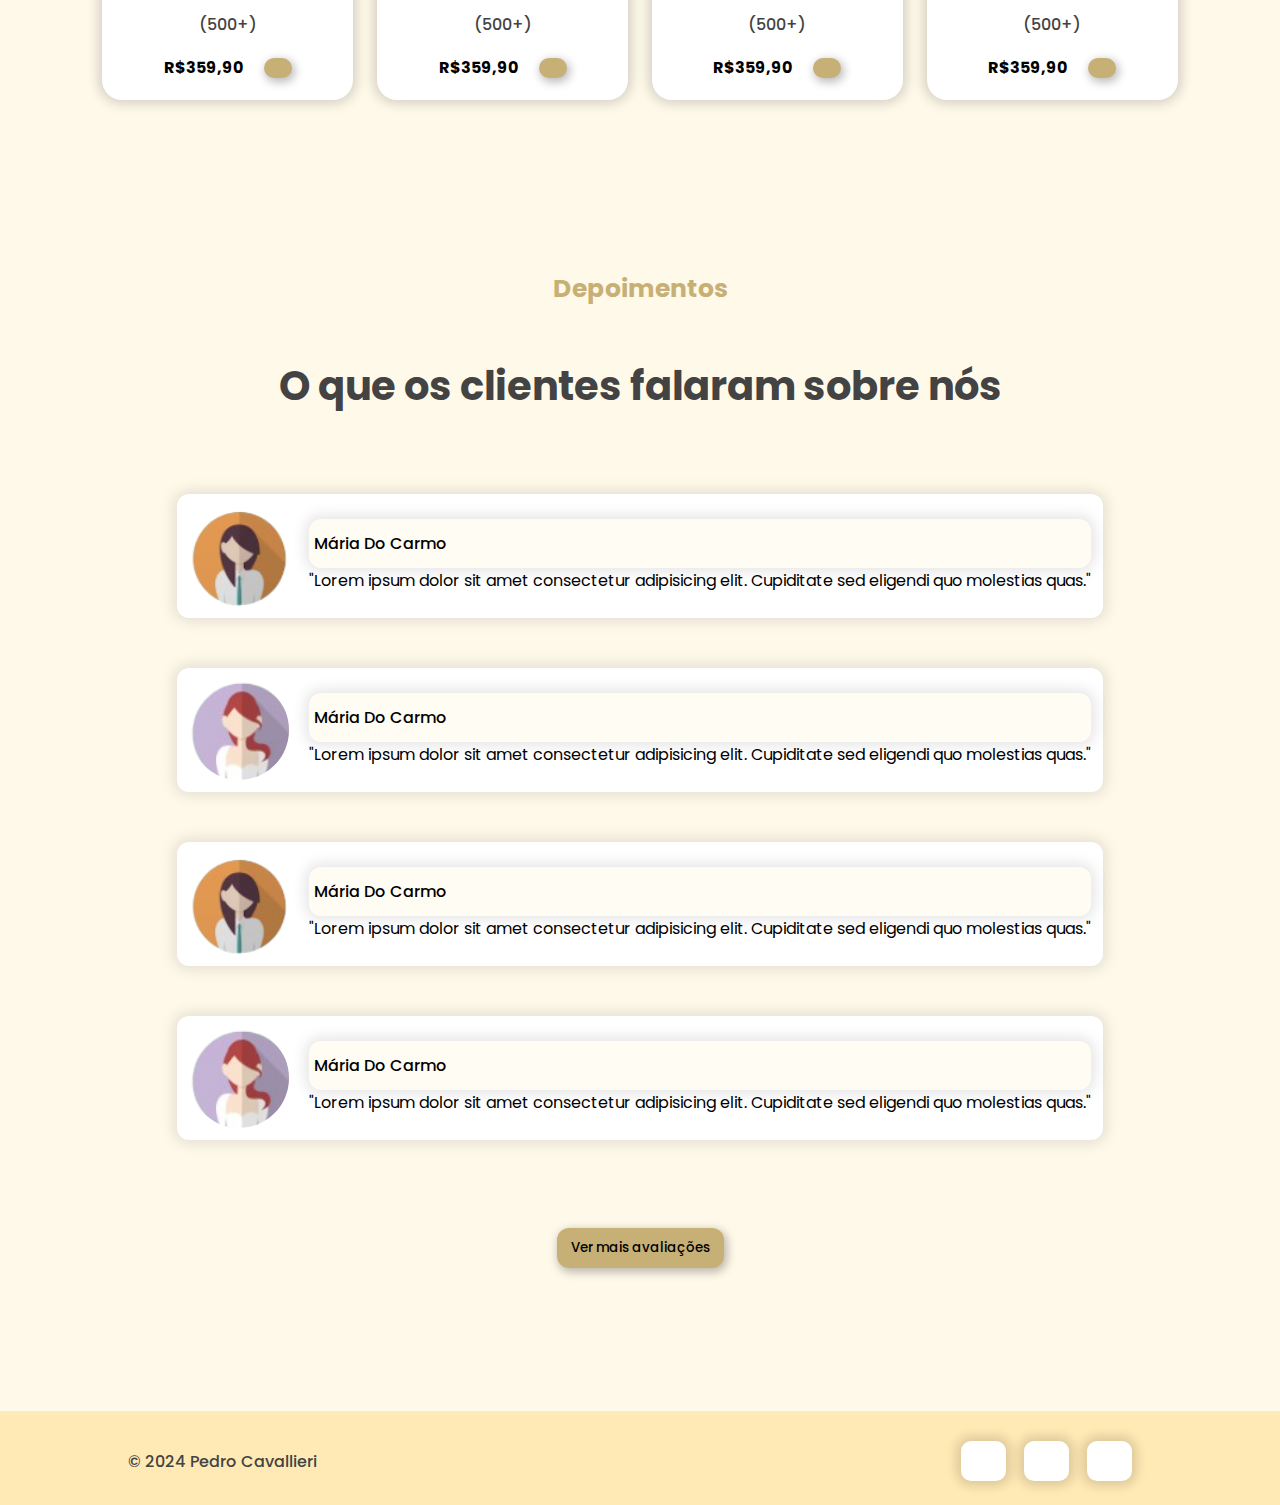
==== commit edf81114: "pag" ====
--- a/index.html
+++ b/index.html
@@ -303,6 +303,30 @@
         </section>
     </main>
 
+    <footer>
+
+        <div class="footer_itens">
+            <span id="cophrigth">
+                &copy 2024 Pedro Cavallieri
+            </span>
+
+            <div class="social-midia-buttons">
+                <a href="#" id="whats">
+                    <i class="fa-brands fa-whatsapp"></i>
+                </a>
+                <a href="#" id="insta">
+                    <i class="fa-brands fa-instagram"></i>
+                </a>
+                <a href="#" id="face">
+                    <i class="fa-brands fa-facebook"></i>
+                </a>
+            </div>
+
+        </div>
+
+        
+    </footer>
+
     <script src="javascript/script.js"></script>
 </body>
 
--- a/style/style.css
+++ b/style/style.css
@@ -1,6 +1,16 @@
 @charset "UTF-8";
 
 @import url('https://fonts.googleapis.com/css2?family=Poppins:ital,wght@0,100;0,200;0,300;0,400;0,500;0,600;0,700;0,800;0,900;1,100;1,200;1,300;1,400;1,500;1,600;1,700;1,800;1,900&display=swap');
+
+@import url(footer.css);
+
+:root {
+    --color-primary-1: #fff9ea;
+    --color-primary-2: #ffe8b4;
+    --color-primary-3: #c7b075;
+    --color-primary-4: #84754E;
+}
+
 
 * {
     margin: 0;
@@ -11,7 +21,7 @@
 }
 
 body {
-    background-color: #fff9ea;
+    background-color:var(--color-primary-1);
 }
 
 header {
@@ -19,7 +29,7 @@
     padding: 20px 8%;
     position: sticky;
     top: 0;
-    background-color: #fff9ea;
+    background-color:var(--color-primary-1);
     z-index: 3;
 
 }
@@ -54,7 +64,7 @@
 
 .nav_item.active a {
     color: #1d1d1d;
-    border-bottom: 3px solid #84754E;
+    border-bottom: 3px solid var(--color-primary-4);
 }
 
 .btn-default {
@@ -62,7 +72,7 @@
     display: flex;
     align-items: center;
     justify-content: center;
-    background-color: #c7b075;
+    background-color: var(--color-primary-3);
     border-radius: 12px;
     padding: 10px 14px;
     font-weight: 500;
@@ -72,7 +82,7 @@
 }
 
 .btn-default:hover {
-    background-color: #84754E;
+    background-color: var(--color-primary-4);
     color: white;
 }
 
@@ -151,7 +161,7 @@
 }
 
 #cta_buttons .btn-default:hover {
-    background-color: #84754E;
+    background-color: var(--color-primary-4);
     color: white;
 }
 
@@ -221,7 +231,7 @@
 }
 
 .shape {
-    background-color: #ffe8b4;
+    background-color: var(--color-primary-2);
     width: 50%;
     height: calc(100% - 28px);
     position: absolute;
@@ -259,12 +269,13 @@
 }
 
 .section-title {
-    color: #c7b075;
+    color: var(--color-primary-3);
     font-size: 1.563rem;
 }
 
 .section-subtitle {
-    font-size: 2.1875rem;
+    font-size: 2rem;
+    font-weight: 700;
 }
 
 #dishes {
@@ -304,12 +315,12 @@
 
 .dish-heart {
     position: absolute;
-    background-color: #c7b075;
+    background-color: var(--color-primary-3);
     display: flex;
     align-items: center;
     justify-content: center;
     font-size: 1.563rem;
-    color: #fff9ea;
+    color:var(--color-primary-1);
     width: 70px;
     height: 70px;
     right: -10px;
@@ -319,7 +330,7 @@
 }
 
 .dish-heart:hover {
-    background-color: #e9a209;
+    color: var(--color-primary-2);
 }
 
 .dish-rate i {
@@ -343,7 +354,7 @@
     }
 }
 
-@media (max-width: 600px) {
+@media (max-width: 520px) {
     .dish {
         max-width: calc(100% - 12px);
     }
@@ -360,15 +371,16 @@
     justify-content: center;
     gap: 48px;
     flex-direction: column;
-    padding: 20px;
+    padding: 15px;
 }
 
 #testimonial .section-subtitle {
-    font-size: 3rem;
+    font-size: 2.5rem;
+    font-weight: 700;
 }
 
 #testimonial_content {
-    width: 50%;
+    width: 49%;
 }
 
 #feedbacks {
@@ -414,4 +426,32 @@
     border-radius: 12px;
     box-shadow: 0px 0px 14px 4px rgba(0, 0, 0, 0.103);
     font-weight: 500;
-}+}
+
+@media (max-width: 1170px) {
+    #testimonial {
+        flex-direction: column;
+    }
+
+    #testimonial_content {
+        width: 70%;
+        display: flex;
+        flex-direction: column;
+        align-items: center;
+        text-align: center;
+    }
+}
+
+@media (max-width: 620px) {
+    #testimonial .section-subtitle {
+        font-size: 2rem;
+    }
+    
+    .feedback {
+        flex-direction: column;
+    }
+
+    #testimonial_content {
+        width: 100%;
+    }
+}
